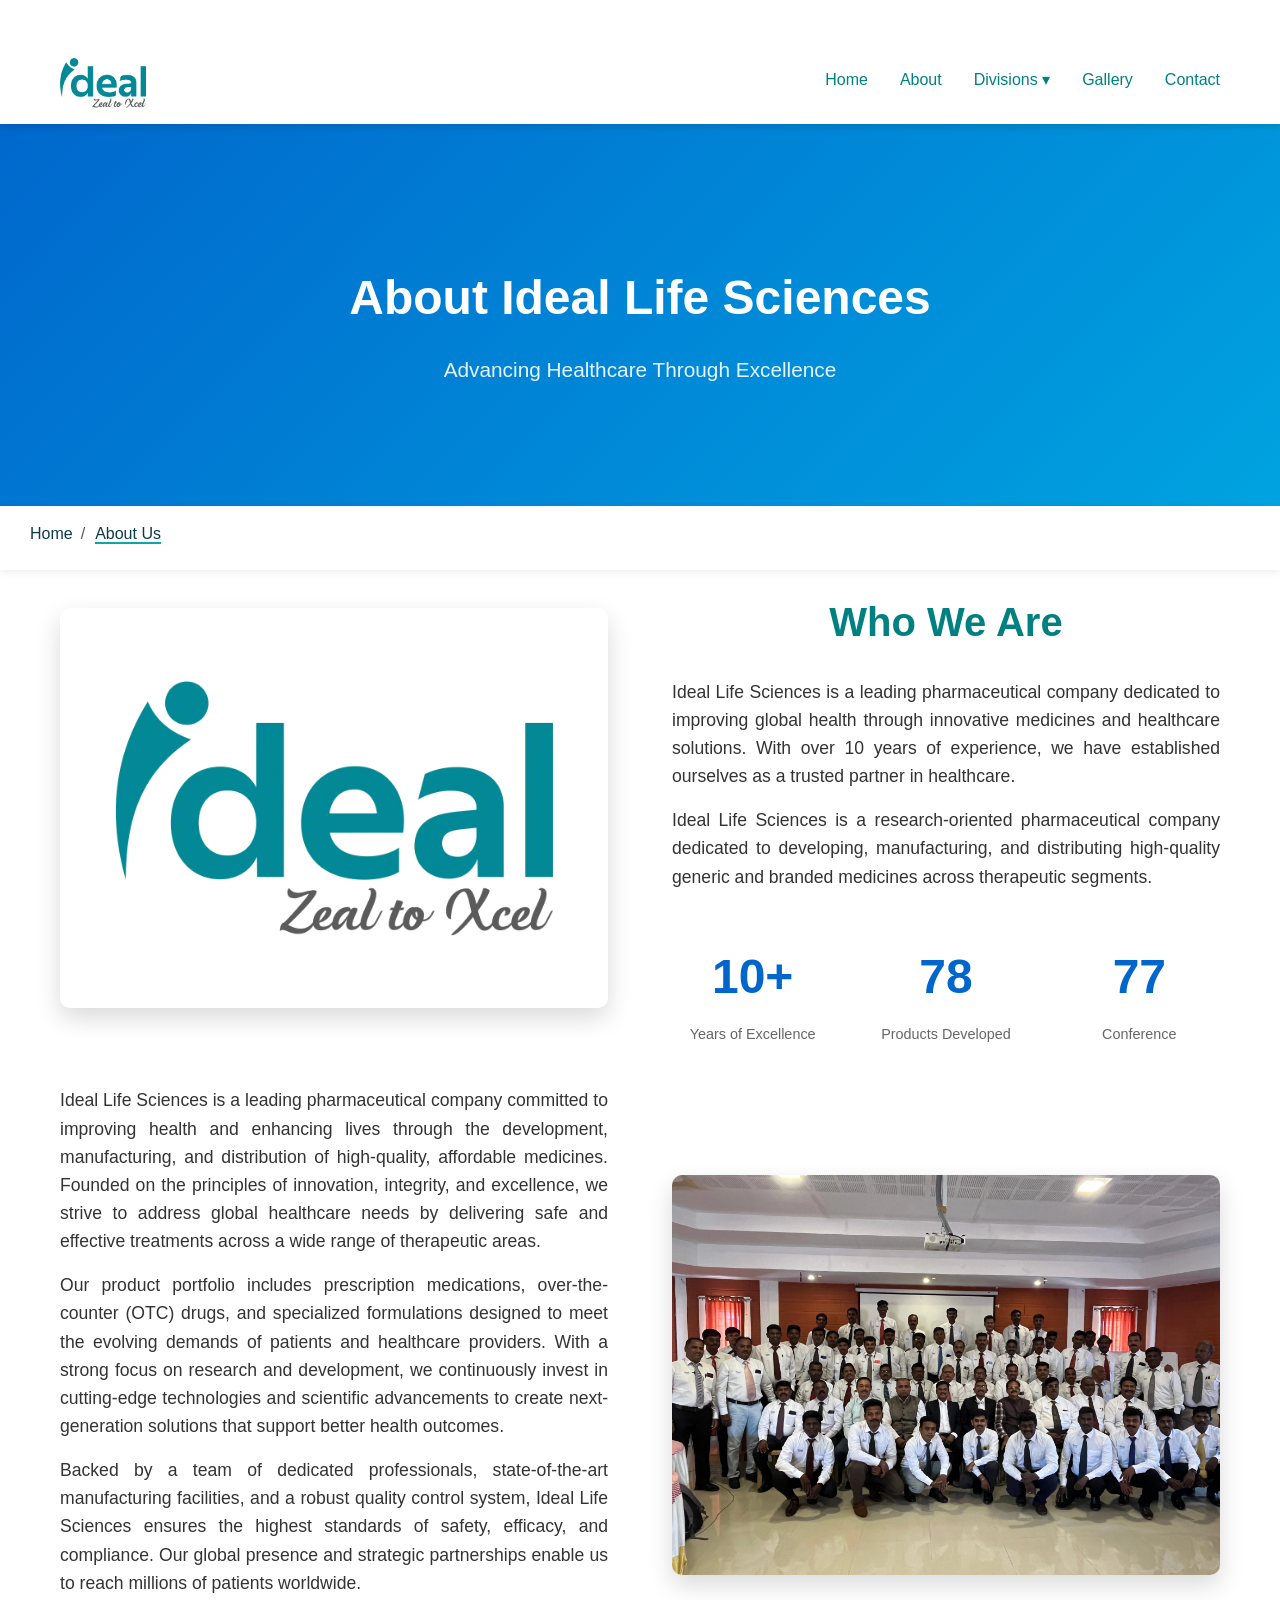
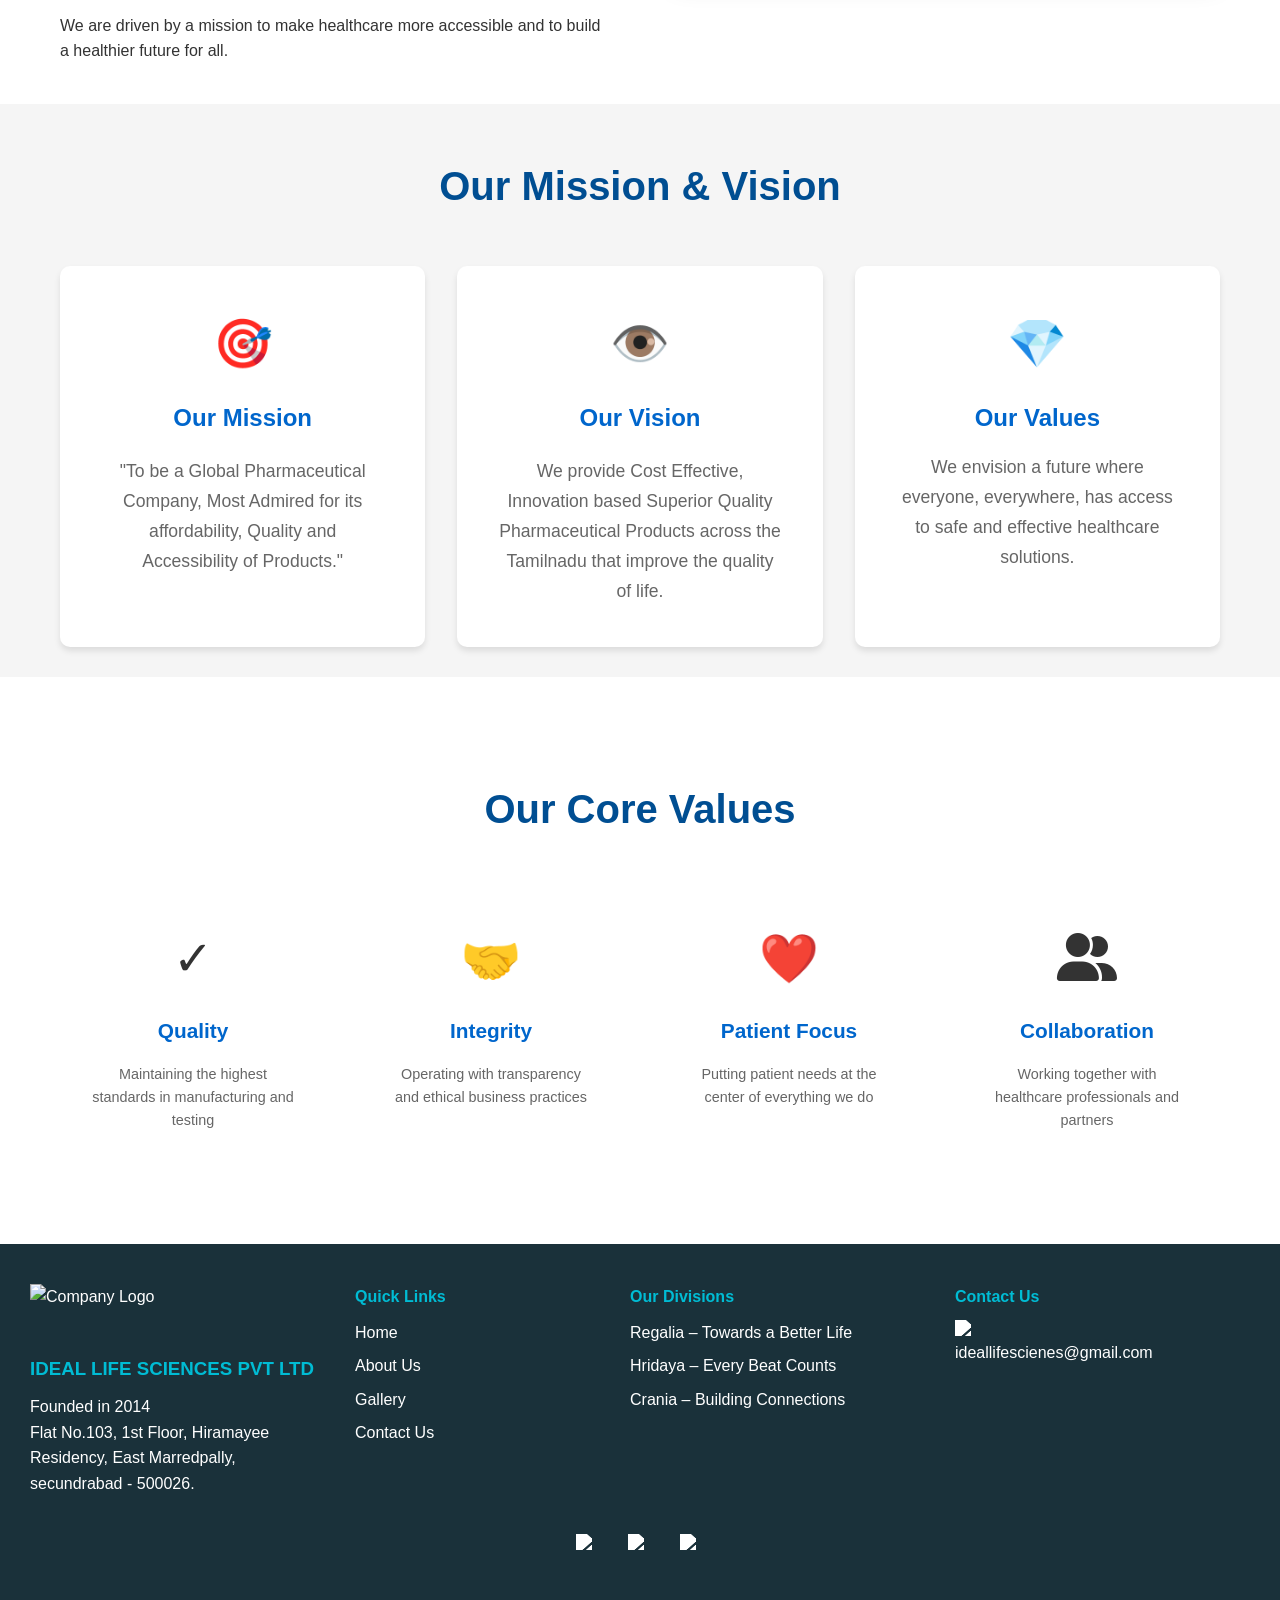
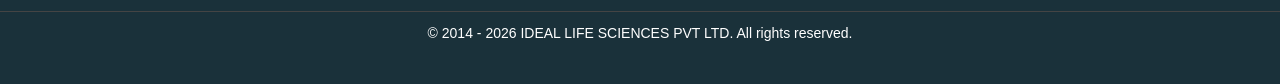
==== about.html @ 6469740e "first commit" ====
<!DOCTYPE html>
<html lang="en">
<head>
    <meta charset="UTF-8">
    <meta name="viewport" content="width=device-width, initial-scale=1.0">
    <title>ideallifesciences</title>
    
    <!-- Preconnect to external domains for faster loading -->
    <link rel="preconnect" href="https://cdnjs.cloudflare.com">
    <link rel="preconnect" href="https://fonts.googleapis.com">
    <link rel="preconnect" href="https://fonts.gstatic.com" crossorigin>
    <link rel="preconnect" href="https://code.jquery.com">
    
    <link rel="icon" href="./images/Ideal Logo 2024.webp" type="image/x-icon">
    
    <!-- Critical CSS - Load first -->
    <link rel="stylesheet" href="style.css">
    
    <!-- Font Awesome - Single version only -->
    <link rel="stylesheet" href="https://cdnjs.cloudflare.com/ajax/libs/font-awesome/6.5.1/css/all.min.css">
    
    <!-- Google Fonts -->
    <link href="https://fonts.googleapis.com/css2?family=Poppins:wght@600&display=swap" rel="stylesheet">

    <!-- Slick CSS for product slider only -->
    <link rel="stylesheet" href="https://cdnjs.cloudflare.com/ajax/libs/slick-carousel/1.9.0/slick.min.css" />  
    <link rel="stylesheet" href="https://cdnjs.cloudflare.com/ajax/libs/slick-carousel/1.9.0/slick-theme.min.css">

    <!-- AOS CSS - Lazy load -->
    <link rel="stylesheet" href="https://cdnjs.cloudflare.com/ajax/libs/aos/2.3.4/aos.css" />
 
</head>
<body class="about">
 <header class="header">
          <!-- Top Bar Start -->
        <div class="top-bar">
          <div class="top-left">
            <div class="top-item">
              <!-- <span>Follow us:</span> -->
              <a href="#"><i class="fab fa-facebook-f"></i></a>
              <a href="#"><i class="fab fa-instagram"></i></a>
              <a href="#"><i class="fab fa-linkedin-in"></i></a>
            </div>
            <div class="vertical-divider"></div>
            <div class="top-item">
              <a href="mailto:ideallifesciences@gmail.com">
                <i class="fas fa-envelope"></i> ideallifesciences@gmail.com
              </a>
            </div>
          </div>
          <div class="top-right">
            <div class="top-item">
              <i class="fas fa-map-marker-alt"></i> Secunderabad, India
            </div>
            <div class="vertical-divider"></div>
            <div class="top-item">
              <i class="fas fa-phone-alt"></i> +91 98765 43210
            </div>
          </div>
        </div>
        <!-- Top Bar End -->

        <nav class="navbar">
            <div class="container">
                <div class="logo"><a href="index.html"></a><img src="./images/Ideal Logo 2024 (1).webp" alt=""></div>
                <button class="nav-toggle" id="navToggle">
                    <span></span>
                    <span></span>
                    <span></span>
                </button>
                <ul class="nav-menu" id="navMenu">
                    <li><a href="index.html">Home</a></li>
                    <li><a href="about.html">About</a></li>
        
                <li class="dropdown-products">
                    <a href="#" class="dropdown-toggle" id="dropdown-toggle">Divisions ▾</a>
                    <ul class="dropdown-content" id="dropdown-content">
                        <li><a href="Regalia.html">Regalia</a></li>
                        <li><a href="Hridaya.html">Hridaya</a></li>
                        <li><a href="Crania.html">Crania</a></li>
                    </ul>
                </li>
                    <li><a href="Gallery.html">Gallery</a></li>
                    <li><a href="contact.html">Contact</a></li>
                </ul>
            </div>
        </nav>
    </header>

<!-- Hero Section -->
  <!-- Hero Section -->
    <section class="hero">
        <div class="container">
            <div class="hero-content">
                <h1 class="fade-in">About Ideal Life Sciences</h1>
                <p class="fade-in">Advancing Healthcare Through Excellence</p>
            </div>
        </div>
    </section>
 
    
 
    <div class="mainNav">
      <ul class="nav-links-about">
        <li><a href="index.html" data-nav="home">Home</a></li>
        <li><a href="about.html" data-nav="about">About Us</a></li>
      </ul>
    </div>
    
      <script>
  (function () {
    const page = document.body.classList.contains('about') ? 'about' : 'home';
    document.querySelectorAll('[data-nav]').forEach(a => {
      if (a.getAttribute('data-nav') === page) {
        a.classList.add('active');
      }
    });
  })();
</script>

  <!-- About Section -->
    <section class="about" id="about">
        <div class="container">
            <div class="about-grid">
                <div class="ideal-logo">
                    <div class="logo-placeholder"></div>
                </div>
                <div class="about-text">
                    <h2>Who We Are</h2>
                    <p class="ideal">Ideal Life Sciences is a leading pharmaceutical company dedicated to improving global health through innovative medicines and healthcare solutions. With over 10 years of experience, we have established ourselves as a trusted partner in healthcare.</p>
                    <p class="ideal">
                      Ideal Life Sciences is a research-oriented pharmaceutical company dedicated to developing, manufacturing, 
                      and distributing high-quality generic and branded medicines across therapeutic segments.
                    </p>
                    <!-- <p class="ideal">Our commitment to patient care drives us to create breakthrough treatments that address the most challenging health conditions of our time.</p> -->
                    <div class="stats">
                        <div class="stat-item">
                            <h3 class="counter" data-target="10">0</h3>
                            <p>Years of Excellence</p>
                        </div>
                        <div class="stat-item">
                            <h3 class="counter" data-target="150">0</h3>
                            <p>Products Developed</p>
                        </div>
                        <div class="stat-item">
                            <h3 class="counter" data-target="100">0</h3>
                            <p>Conference</p>
                        </div>
                    </div>
                </div>
            </div>
        </div>
    </section>


    <section  style="padding: 40px 20px;">
        <div class="container">
            <div class="about-grid">     
                <div class="about-text">
                    
                    <p class="ideal">
                        Ideal Life Sciences is a leading pharmaceutical company committed to improving health and enhancing lives 
                        through the development, manufacturing, and distribution of high-quality, affordable medicines. 
                        Founded on the principles of innovation, integrity, and excellence, we strive to address global 
                        healthcare needs by delivering safe and effective treatments across a wide range of therapeutic areas.
                    </p>
                    <p class="ideal">
                        Our product portfolio includes prescription medications, over-the-counter (OTC) drugs, and specialized 
                        formulations designed to meet the evolving demands of patients and healthcare providers. With a strong 
                        focus on research and development, we continuously invest in cutting-edge technologies and scientific 
                        advancements to create next-generation solutions that support better health outcomes.
                    </p>
                    <p class="ideal">
                        Backed by a team of dedicated professionals, state-of-the-art manufacturing facilities, and a robust 
                        quality control system, Ideal Life Sciences ensures the highest standards of safety, efficacy, and 
                        compliance. Our global presence and strategic partnerships enable us to reach millions of patients 
                        worldwide.
                    </p>
                    <p>
                        We are driven by a mission to make healthcare more accessible and to build a healthier future for all.
                    </p>
                    
                </div>
                <div class="about-image">
                    <div class="image-placeholder"></div>
                </div>
            </div>
        </div>
    </section>

  
     <!-- Mission & Vision Section -->
    <section class="mission" id="mission">
        <div class="container">
            <h2 class="section-title">Our Mission & Vision</h2>
            <div class="mission-grid">
                <div class="mission-card">
                    <div class="icon">🎯</div>
                    <h3>Our Mission</h3>
                    <!-- <p style="text-align: center; font-size: 1.1rem; line-height: 1.7; margin-top: 20px;">“To improve global health by making affordable, effective, and safe medications accessible to all.”</p> -->
                    <p style="font-size: 1.1rem; line-height: 1.7; margin-top: 20px;">
                      "To be a Global Pharmaceutical Company, Most Admired for its affordability, Quality and Accessibility of Products."
                    </p>
                </div>
                <div class="mission-card">
                    <div class="icon">👁️</div>
                    <h3>Our Vision</h3>
                        <p style="font-size: 1.1rem; line-height: 1.7; margin-top: 20px; text-align: center;">
                         We provide Cost Effective, Innovation based Superior Quality Pharmaceutical Products across the Tamilnadu that improve the quality of life.
                        </p>
                </div>
                <div class="mission-card">
                    <div class="icon">💎</div>
                      <h3>Our Values</h3>
                      <p style="font-size: 1.1rem; line-height: 1.7; text-align: center;">
                        We envision a future where everyone, everywhere, has access to safe and effective healthcare solutions.
                      </p>               
                </div>
            </div>
        </div>
    </section>


     <!-- Core Values Section -->
    <section class="values">
        <div class="container">
            <h2 class="section-title">Our Core Values</h2>
            <div class="values-grid">
                <!-- <div class="value-item">
                    <div class="value-icon">🔬</div>
                    <h4>Innovation</h4>
                    <p>Pioneering research and development to create breakthrough treatments</p>
                </div> -->
                <div class="value-item">
                    <div class="value-icon">✓</div>
                    <h4>Quality</h4>
                    <p>Maintaining the highest standards in manufacturing and testing</p>
                </div>
                <div class="value-item">
                    <div class="value-icon">🤝</div>
                    <h4>Integrity</h4>
                    <p>Operating with transparency and ethical business practices</p>
                </div>
                <div class="value-item">
                    <div class="value-icon">❤️</div>
                    <h4>Patient Focus</h4>
                    <p>Putting patient needs at the center of everything we do</p>
                </div>
                   <div class="value-item">
                     <div class="value-icon"><i class="fas fa-user-friends"></i></div>
                    <h4>Collaboration</h4>
                    <p>Working together with healthcare professionals and partners</p>
                </div>

            </div>
        </div>
    </section>


<footer>
  <div id="footer"></div>
</footer>
    <!-- fetch html doc -->
<script>
  function loadHTML(id, file) { 
    fetch(file)
    .then(res => res.text())
    .then(data => document.getElementById(id).innerHTML = data);
  }

  loadHTML("footer", "footer.html");
  
</script>

    <!-- jQuery - Load early for Slick -->
    <script src="https://code.jquery.com/jquery-3.6.0.min.js" defer></script>
    
<script src="script.js"></script>
</body>
</html>
---- style.css ----
/* Global Styles */
  * {
      margin: 0;
      padding: 0;
      box-sizing: border-box;
  }

  :root {
      --primary-color: #0066cc;
      --secondary-color: #00a3e0;
      --accent-color: #4CAF50;
      --dark-color: #1a1a2e;
      --light-color: #f5f5f5;
      --text-color: #333;
      --white: #ffffff;
      --shadow: 0 4px 6px rgba(0, 0, 0, 0.1);
      --shadow-lg: 0 10px 25px rgba(0, 0, 0, 0.15);
  }

  /* Performance Optimization: Images should have loading="lazy" attribute in HTML */
  img {
      max-width: 100%;
      height: auto;
      display: block;
  }
  
  /* Smooth scroll behavior */
  html {
      scroll-behavior: smooth;
  }

  body {
      font-family: 'Segoe UI', Tahoma, Geneva, Verdana, sans-serif;
      line-height: 1.6;
      color: var(--text-color);
      overflow-x: hidden;
  }

  /* Top bar */

  .top-bar {
    /* background-color: #008080; */
    background: linear-gradient(135deg, #009292);
    color: white;
    font-size: 14px;
    padding: 10px 30px;
    display: flex;
    justify-content: space-between;
    flex-wrap: wrap;
    
  }
  .top-left,
  .top-right {
    display: flex;
    align-items: center;
    flex-wrap: wrap;
    gap: 10px;
  }

  .top-item {
    display: flex;
    align-items: center;
    gap: 8px;
    white-space: nowrap;
  }

  .top-item a {
    color: white;
    text-decoration: none;
  }

  .top-item a:hover {
    color: #ffd700; /* optional hover */
  }

  .top-item i {
    margin-right: 4px;
  }

  .vertical-divider {
    height: 20px;
    width: 1px;
    background-color: white;
    margin: 0 10px;
  }

  /* Responsive */
  @media (max-width: 768px) {
    .top-bar {
      flex-direction: column;
      align-items: flex-start;
      gap: 10px;
    }

    .top-left,
    .top-right {
      flex-direction: row;
      flex-wrap: wrap;
    }
    /* .vertical-divider {
      display: none;
    } */
  }

  /* Header container */
  .container {
      max-width: 1200px;
      margin: 0 auto;
      padding: 0 20px;
  }

  /* Header & Navigation */
  .header {
      background: var(--white);
      box-shadow: var(--shadow);
      position: fixed;
      width: 100%;
      top: 0;
      z-index: 1000;
  }
  .navbar {
      padding: 1rem 0;
  }

  .navbar .container {
      display: flex;
      justify-content: space-between;
      align-items: center;
  }

  /* .logo {
      font-size: 1.8rem;
      font-weight: bold;
      color: var(--primary-color);
  } */
  /* Left: Logo */
  .logo {
    flex: 1;
  }

  .logo img {
    height: 50px;
  }

  .nav-menu {
      display: flex;
      list-style: none;
      gap: 2rem;
  }

  .nav-menu a {
      text-decoration: none;
      color:  teal;
      font-weight: 500;
      transition: color 0.3s ease;
  }

  .nav-menu a:hover {
      color: var(--primary-color);
  }

  .nav-toggle {
      display: none;
      flex-direction: column;
      background: none;
      border: none;
      cursor: pointer;
  }

  .nav-toggle span {
      width: 25px;
      height: 3px;
      background: var(--dark-color);
      margin: 3px 0;
      transition: 0.3s;
  }

  /* dropdown style */
  .dropdown-products {
      position: relative;
  }

  /* Dropdown menu (hidden by default) */
  .dropdown-content {

    display: none;
    flex-direction: column;
    position: absolute;
    top: 100%; /* below Products link */
    /* left: 0; */
    background: #fff;
    min-width: 120px;
    box-shadow: 0 4px 12px rgba(0,0,0,0.15);
    border-radius: 6px;
    padding: 10px;
    z-index: 999;
    text-align: center;
    /* list-style: none; */
  }

  /* Dropdown items */
  .dropdown-content a {
    
    display: block;
    padding: 8px;
    color: #0b3b49;
    text-decoration: none;
  }

  .dropdown-content li:hover {

    background: #d1dfdf;
    color: #0ea5a5;
  }


  /* Show menu on hover */
  .dropdown-products:hover .dropdown-content {
    display: block;
  }


  /* Desktop */
  @media (min-width: 769px) {
    .dropdown-products:hover .dropdown-content {
      display: block;
    }
  }

  /* Mobile */
  @media (max-width: 768px) {
    .dropdown-content {
      display: block;
      max-height: 0;
      overflow: hidden;
      transition: max-height 0.3s ease;
      position: relative;
      box-shadow: none;
      padding: 0;
    }

    .dropdown-content.active {
      max-height: 300px;
    }

    .dropdown-toggle {
      display: flex;
      justify-content: space-between;
    }
  }


  /* Responsive Design */
  @media (max-width: 1024px) {
      /* .mission-grid,
      .values-grid {
          grid-template-columns: repeat(2, 1fr);
      }

      .team-grid {
          grid-template-columns: repeat(2, 1fr);
      } */
  }

  @media (max-width: 768px) {
      .nav-toggle {
          display: flex;
      }

      .nav-menu {
          position: absolute;
          top: 100%;
          left: 0;
          width: 100%;
          background: var(--white);
          flex-direction: column;
          /* padding: 1rem; */
          padding: 0px 20px;
          box-shadow: var(--shadow);
          max-height: 0;
          overflow: hidden;
          transition: max-height 0.3s ease;
      }

      .nav-menu.active {
          max-height: 400px;
      }

    }


  /* ===================================
    NEW PHARMACEUTICAL CAROUSEL STYLES
    =================================== */

  .carousel-container {
      max-width: 100%;
      width: 100%;
      background: white;
      border-radius: 0;
      overflow: hidden;
      position: relative;
      margin-top: 70px; /* Offset for fixed header */
  }

  .carousel {
      position: relative;
      width: 100%;
      height: 600px;
      overflow: hidden;
  }

  .slides {
      display: flex;
      transition: transform 0.6s cubic-bezier(0.4, 0, 0.2, 1);
      height: 100%;
  }

  .slide {
      min-width: 100%;
      height: 100%;
      position: relative;
      display: flex;
      align-items: center;
      background-size: cover;
      background-position: center;
      background-repeat: no-repeat;
  }

  /* Slide backgrounds - customize with your images */
  /* .slide-1 {
      background: linear-gradient(135deg, rgba(0, 123, 255, 0.9) 0%, rgba(0, 86, 179, 0.9) 100%),
                  url('./images/carousel section/Regalia_Slide_hs.png');
      background-size: cover;
      background-position: center;
  } */
  .slide-1 {
      background: url('./images/carousel section/Regalia_Slide_hs.webp');
      background-size: cover;
      background-position: center;
  }
  .slide-1 .slide-content {
    color: #006064;
  }
  .slide-2 {
   background: linear-gradient(135deg, rgba(0, 158, 158, 0.9) 0%, rgba(0, 110, 110, 0.9) 100%),
    url('./images/carousel section/QC-lab.webp');
    background-size: cover;
    background-position: center;
  }
  /* background: linear-gradient(135deg, rgba(16, 185, 129, 0.9) 0%, rgba(5, 150, 105, 0.9) 100%), */

  .slide-3 {
      background:
                  url('./images/carousel section/slide3.webp');
                      background-size: cover;
      background-position: center;
      color:#1a1a2e;
  }
 /* linear-gradient(135deg, rgba(0, 178, 169, 0.9) 0%, rgba(0, 128, 128, 0.9) 100%), */
  .slide-4 {
      background:
                  url('./images/carousel section/hridaya\ final\ pb.webp');
                   background-size: cover;
      background-position: center;
  }
 /* linear-gradient(135deg, rgba(0, 188, 212, 0.9) 0%, rgba(0, 131, 143, 0.9) 100%), */
  .slide-content {
      max-width: 700px;
      padding: 60px;
      color: white;
      z-index: 2;
      animation: fadeInUp 0.8s ease-out;
  }
.slide-3 .slide-content {
  color: #2c3e50;
}
 

  @keyframes fadeInUp {
      from {
          opacity: 0;
          transform: translateY(30px);
      }
      to {
          opacity: 1;
          transform: translateY(0);
      }
  }

  .slide-badge {
      display: inline-block;
      background: rgba(255, 255, 255, 0.2);
      backdrop-filter: blur(10px);
      padding: 8px 20px;
      border-radius: 30px;
      font-size: 0.85em;
      font-weight: 600;
      text-transform: uppercase;
      letter-spacing: 1px;
      margin-bottom: 20px;
      border: 1px solid rgba(255, 255, 255, 0.3);
  }

  .slide h2 {
      font-size: 3em;
      font-weight: 700;
      margin-bottom: 20px;
      line-height: 1.2;
      text-shadow: 0 2px 10px rgba(0, 0, 0, 0.3);
  }

  .slide p {
      font-size: 1.2em;
      line-height: 1.8;
      margin-bottom: 30px;
      opacity: 0.95;
      text-shadow: 0 1px 5px rgba(0, 0, 0, 0.2);
  }

  .slide-btn {
      display: inline-block;
      padding: 15px 40px;
      background: white;
      color: #333;
      text-decoration: none;
      border-radius: 50px;
      font-weight: 600;
      font-size: 1em;
      transition: all 0.3s ease;
      box-shadow: 0 4px 15px rgba(0, 0, 0, 0.2);
  }

  .slide-btn:hover {
      transform: translateY(-2px);
      box-shadow: 0 6px 20px rgba(0, 0, 0, 0.3);
  }

  .carousel-controls {
      position: absolute;
      bottom: 40px;
      left: 50%;
      transform: translateX(-50%);
      display: flex;
      gap: 12px;
      z-index: 10;
  }

  .dot {
      width: 12px;
      height: 12px;
      border-radius: 50%;
      background: rgba(255, 255, 255, 0.4);
      cursor: pointer;
      transition: all 0.3s ease;
      border: 2px solid transparent;
  }

  .dot:hover {
      background: rgba(255, 255, 255, 0.6);
  }

  .dot.active {
      background: white;
      width: 40px;
      border-radius: 6px;
  }

  .arrow {
      position: absolute;
      top: 50%;
      transform: translateY(-50%);
      background: rgba(255, 255, 255, 0.2);
      backdrop-filter: blur(10px);
      color: white;
      border: 2px solid rgba(255, 255, 255, 0.3);
      width: 55px;
      height: 55px;
      border-radius: 50%;
      font-size: 24px;
      cursor: pointer;
      transition: all 0.3s ease;
      display: flex;
      justify-content: center;
      align-items: center;
      z-index: 10;
      font-weight: bold;
  }

  .arrow:hover {
      background: rgba(255, 255, 255, 0.3);
      transform: translateY(-50%) scale(1.1);
  }

  .arrow-left {
      left: 30px;
  }

  .arrow-right {
      right: 30px;
  }

  .progress-bar {
      position: absolute;
      bottom: 0;
      left: 0;
      height: 4px;
      background: rgba(255, 255, 255, 0.3);
      width: 100%;
      z-index: 11;
  }

  .progress-fill {
      height: 100%;
      background: white;
      width: 0%;
      transition: width 0.1s linear;
  }

  /* Carousel Mobile Responsiveness */
  @media (max-width: 768px) {
      .carousel-container {
          margin-top: 140px;
      }

      .carousel {
          height: 500px;
      }

      .slide-content {
          padding: 40px 30px;
      }

      .slide h2 {
          font-size: 2em;
      }

      .slide p {
          font-size: 1em;
      }
      .slide-1{

        background:
        /* linear-gradient(135deg, rgba(0, 158, 158, 0.9) 0%, rgba(0, 110, 110, 0.9) 100%), */
        url('./images/carousel section/Regalia_Slide_hs.webp');
        background-size: cover;
        background-position: center;
  }
    .slide-1 .slide-content {
    color: teal;
  }
      .arrow {
          width: 45px;
          height: 45px;
          font-size: 20px;
      }

      .arrow-left {
          left: 15px;
      }

      .arrow-right {
          right: 15px;
      }
  }

  /* END OF NEW CAROUSEL STYLES */


  /* Mobile header offset */
  @media (max-width: 768px) {
    section:first-of-type {
      margin-top: 0; /* Carousel already has margin-top */
    }
  }


  /* ============================
    Stats Section with Background Image + Overlay
  ============================ */
  .stats-section {
    position: relative;
    background: url("./images/hero img1.webp") center/cover no-repeat;;
    padding: 60px 20px;
    color: white;
    overflow: hidden;
  }

  /* Overlay layer */
  .stats-section::before {
    content: "";
    position: absolute;
    top: 0; left: 0;
    width: 100%; height: 100%;
    background: rgba(0, 0, 0, 0.4); /* adjustable darkness */
    z-index: 0;
  }

  /* Container */
  .stats-container {
    position: relative;
    z-index: 2; /* above overlay */
    display: flex;
    justify-content: center;
    flex-wrap: wrap;
    gap: 40px;
    max-width: 1000px;
    margin: auto;
  }

  /* Stat cards */
  .stat-card {
    background: rgba(255, 255, 255, 0.1);
    backdrop-filter: blur(5px);
    border-radius: 15px;
    padding: 30px 40px;
    text-align: center;
    box-shadow: 0 4px 15px rgba(0, 0, 0, 0.2);
    flex: 1 1 350px;
    transition: transform 0.3s ease;
  }

  .stat-card:hover {
    transform: translateY(-8px);
  }

  .stat-card i {
    font-size: 40px;
    margin-bottom: 10px;
    color: #ffd700;
  }

  .stat-card h2 {
    font-size: 48px;
    margin: 0;
  }

  .stat-card p {
    font-size: 18px;
    margin-top: 5px;
  }

  @media (max-width: 768px) {
    .stat-card h2 {
      font-size: 40px;
    }
  }


  /* Home page About us section */
    .aboutus{
      /* padding-bottom: 10px; */
      font-size: 2.5rem;
      margin-bottom: 20px;
      color: teal;
      text-align: center;
    }

    /* .container {
      max-width: 900px;
      margin: 0 auto;
      padding: 20px;
      /* background-color: #fff;////// */
      /* border-radius: 8px;
      box-shadow: 0 2px 8px rgba(0,0,0,0.1);

      margin-bottom: 16px;
      font-size: 1.1rem;
      text-align: justify;

    
        font-family: 'Segoe UI', Tahoma, Geneva, Verdana, sans-serif;
      line-height: 1.6;
      background-color: #f8f9fa;
      color: #333;
  } */ 

  .ideal{
        margin-bottom: 16px;
      font-size: 1.1rem;
      text-align: justify;
  }

  /* About us section */
    .aboutus{
      text-align: left;
    }



    /* our Products */

  #products {
        padding: 40px 20px;
        /* background-color: #fff; */
         background: rgba(0, 0, 0, 1.0); /* adjustable darkness */
      }

      .heading-with-icon {
        text-align: center;
        font-size: 32px;
        font-weight: bold;
        margin-bottom: 50px;
        position: relative;
          /* color: #007BFF; */
          color: white;
      }
.heading-with-icon-lps {
        text-align: center;
        font-size: 32px;
        font-weight: bold;
        margin-bottom: 50px;
        position: relative;
          color: #007BFF;
          /* color: white; */
      }
      .line-with-icon {
        display: flex;
        align-items: center;
        justify-content: center;
        margin-top: 15px;
      }

      .line {
        height: 2px;
        width: 60px;
        background-color: #007bff;
        margin: 0 10px;
        animation: growLine 1.2s ease-in-out forwards;
      }

      .icon {
        font-size: 20px;
        color: #007bff;
        animation: pulseIcon 1.5s infinite;
      }

      @keyframes pulseIcon {
        0%, 100% {
          transform: scale(1);
          opacity: 1;
        }
        50% {
          transform: scale(1.3);
          opacity: 0.6;
        }
      }

      @keyframes growLine {
        from {
          width: 0;
          opacity: 0;
        }
        to {
          width: 100px;
          opacity: 1;
        }
      }

      .division-container {
        display: flex;
        flex-wrap: wrap;
        gap: 30px;
        justify-content: center;
        max-width: 1200px;
        margin: auto;
      }

      .division-card {
        background: #f9f9f9;
        padding: 20px;
        border-radius: 15px;
        width: 320px;
        text-align: center;
        box-shadow: 0 8px 24px rgba(0, 0, 0, 0.05);
        transition: transform 0.3s, box-shadow 0.3s;
      }

      .division-card:hover {
        transform: translateY(-8px);
        box-shadow: 0 12px 30px rgba(0, 0, 0, 0.1);
      }

      .division-card img {
        width: 100%;
        height: 180px;
        object-fit: cover;
        border-radius: 10px;
        margin-bottom: 15px;
      }

      .division-card h3 {
        margin: 15px 0;
        font-size: 20px;
      }

      .division-card p {
        font-size: 14px;
        color: #333;
        margin-bottom: 15px;
      }

      .division-card a {
        display: inline-block;
        margin-top: 5px;
        text-decoration: none;
        font-weight: 600;
        color: white;
        /* background-color: #007bff; */
        padding: 8px 16px;
        border-radius: 25px;
        transition: background-color 0.3s;
      }

      .Regaliabtn { background-color: #007bff; }
      .hridayabtn { background-color: #dd2c26; }
      .craniabtn  { background-color: #1D8523; }

      .Regaliabtn:hover {
        background-color: #0056b3;
      }

      .hridayabtn:hover {
        background-color: #bb1e1a;
      }

      .craniabtn:hover {
        background-color: #15691b;
      }


      /* Our latest products scroll */

  .latestproducts {
  padding: 60px 8%;
  background: linear-gradient(135deg, #f8f9fa 0%, #e9ecef 100%);
}
.latestSwiper img {
  width: 100%;
  height: auto;
  border-radius: 12px;
  display: block;
}
.jcc {
  padding-top: 10px;
  text-align: center;
  font-size: medium;
  color: #666;
  font-weight: 500;
}

h2 {
  text-align: center;
  margin: 20px 0px 30px;
}

.slider-container {
  position: relative;
  margin: 0 auto;
  background: white;
  box-shadow: 0 5px 20px rgba(0, 0, 0, 0.08);
  padding: 25px 60px; /* Default desktop padding */
}

.product-slider {
  padding: 10px 0;
}

.product-slider .slick-slide {
  margin: 0 15px;
  padding: 5px;
}

.product-slider .slick-list {
  margin: 0 -15px;
  overflow: visible;
}

.product-slider img {
  width: 100%;
  max-width: 350px;
  height: 140px;
  object-fit: contain;
  margin: 0 auto;
  border-radius: 12px;
  transition: all 0.4s cubic-bezier(0.4, 0, 0.2, 1);
  cursor: pointer;
}

/* Hover effect - desktop */
.product-slider img:hover {
  transform: scale(1.08) translateY(-8px);
  z-index: 10;
}

/* Touch effect - mobile */
.product-slider img:active {
  transform: scale(1.05);
}

/* Slick Arrow Buttons */
.slick-prev, 
.slick-next {
  background: white !important;
  border-radius: 50%;
  width: 45px !important;
  height: 45px !important;
  z-index: 5;
  box-shadow: 0 4px 12px rgba(0, 0, 0, 0.15);
  transition: all 0.3s ease;
}

.slick-prev:hover,
.slick-next:hover {
  background: #007bff !important;
  transform: scale(1.1);
}

.slick-prev:before, 
.slick-next:before {
  color: #333 !important;
  font-size: 20px;
  font-weight: bold;
}

.slick-prev:hover:before,
.slick-next:hover:before {
  color: white !important;
}

.slick-prev {
  left: 5px !important;
}

.slick-next {
  right: 5px !important;
}

/* ===== IMPROVED MOBILE RESPONSIVE ===== */

/* Tablets */
@media (max-width: 1024px) {
  .slider-container {
    padding: 25px 50px;
  }
  
  .product-slider img {
    max-width: 280px;
    height: 160px;
  }
}

/* Mobile landscape and small tablets */
@media (max-width: 768px) {
  .latestproducts {
    padding: 30px 10px;
  }
  
  h2 {
    font-size: 1.5rem;
    margin: 15px 0 20px;
  }
  
  .slider-container {
    padding: 20px 10px; /* Much less horizontal padding */
    margin: 0 10px;
    border-radius: 10px;
  }
  
  .product-slider .slick-slide {
    margin: 0 8px;
  }
  
  .product-slider .slick-list {
    margin: 0 -8px;
  }
  
  .product-slider img {
    max-width: 100%; /* Use full available width */
    height: 180px;
  }
  
  /* Arrows positioned outside container */
  .slick-prev,
  .slick-next {
    width: 40px !important;
    height: 40px !important;
  }
  
  .slick-prev {
    left: -5px !important;
  }
  
  .slick-next {
    right: -5px !important;
  }
}

/* Small mobile phones */
@media (max-width: 480px) {
  .latestproducts {
    padding: 20px 5px;
  }
  
  h2 {
    font-size: 1.3rem;
    margin: 10px 0 15px;
  }
  
  .slider-container {
    padding: 15px 5px; /* Minimal padding for more space */
    margin: 0 5px;
    box-shadow: 0 3px 10px rgba(0, 0, 0, 0.06);
  }
  
  .product-slider .slick-slide {
    margin: 0 5px; /* Less margin between slides */
  }
  
  .product-slider .slick-list {
    margin: 0 -5px;
  }
  
  .product-slider img {
    max-width: 100%;
    height: 160px; /* Smaller height for mobile */
    border-radius: 8px;
  }
  
  /* Smaller arrows for mobile */
  .slick-prev,
  .slick-next {
    width: 35px !important;
    height: 35px !important;
  }
  
  .slick-prev:before,
  .slick-next:before {
    font-size: 16px;
  }
  
  /* Position arrows outside */
  .slick-prev {
    left: -8px !important;
  }
  
  .slick-next {
    right: -8px !important;
  }
  
  /* Disable hover effects on mobile */
  .product-slider img:hover {
    transform: none;
  }
}

/* Extra small phones */
@media (max-width: 360px) {
  .slider-container {
    padding: 10px 3px;
  }
  
  .product-slider img {
    height: 140px;
  }
  
  .slick-prev,
  .slick-next {
    width: 30px !important;
    height: 30px !important;
  }
  
  .slick-prev:before,
  .slick-next:before {
    font-size: 14px;
  }
}

  /*  News and updates section */

  .news-section {
        position: relative;
        padding: 40px 20px;
        text-align: center;
        background: url('./images/N&U.png') center/cover no-repeat;
        color: white; /* text color for contrast */
        height: 550px;
      }

      /* Overlay */
      .news-section::after {
        content: "";
        position: absolute;
        inset: 0;
        background: rgba(0, 0, 0, 0.877);/* 50% overlay */
        z-index: 0;
      }

      .news-section h2,
      .news-cards {
        position: relative;
        z-index: 1; /* Keep content above overlay */
      }

      .news-section h2 {
        font-size: 2rem;
        margin-bottom: 40px;
      }

      .news-cards {
        display: flex;
        gap: 20px;
        flex-wrap: wrap;
        justify-content: center;
      }

      .news-card {
        background: white;
        color: black;
        border-radius: 10px;
        box-shadow: 0 4px 15px rgba(0, 0, 0, 0.1);
        overflow: hidden;
        max-width: 300px;
        transition: transform 0.3s ease;
      }

      .news-card:hover {
        transform: translateY(-5px);
      }

      .news-card img {
        width: 100%;
        /* height: 200px; */
        object-fit: cover;
      }

      .news-card h3 {
        font-size: 1.2rem;
        margin: 15px;
        color: #00a896;
      }

      .news-card p {
        font-size: 0.95rem;
        color: #555;
        margin: 0 15px 15px;
        line-height: 1.5;
      }
  @media (max-width: 768px) {
    .news-section {
      padding: 40px 15px;
      height: auto; /* Allow section to grow with content */
      text-align: center;
    }

    .news-section h2 {
      font-size: 1.5rem;
      margin-bottom: 30px;
    }

    .news-cards {
      flex-direction: column;
      gap: 20px;
      align-items: center;
    }

    .news-card {
      max-width: 90%;
    }

    .news-card h3 {
      font-size: 1.1rem;
    }

    .news-card p {
      font-size: 0.9rem;
    }
  }

  @media (max-width: 480px) {
    .news-section h2 {
      font-size: 1.3rem;
    }

    .news-card h3 {
      font-size: 1rem;
    }

    .news-card p {
      font-size: 0.85rem;
    }
  }
    

  #products,#about {
    
    scroll-margin-top: 90px; /* Adjust based on navbar height */
    /* border-bottom: #008080 solid 1px;  */ 
  }


  /* whatsapp-float */

  .whatsapp-float {
    position: fixed;
    bottom: 20px;
    right: 20px;
    z-index: 999;
    width: 50px;
    height: 50px;
    border-radius: 50%;
    box-shadow: 0 4px 12px rgba(0, 0, 0, 0.3);
  }
  .whatsapp-float img {
    width: 100%;
    height: auto;
  }

  #backToTop {
    position: fixed;
    bottom: 80px;
    right: 20px;
    z-index: 998;
    background-color: #007bff;
    color: white;
    border: none;
    padding: 10px 14px;
    font-size: 20px;
    border-radius: 50%;
    display: none;
    cursor: pointer;
    box-shadow: 0 4px 8px rgba(0,0,0,0.2);
  }


  /* about page */
  /* Hero Section */
  .hero {
      background: linear-gradient(135deg, var(--primary-color), var(--secondary-color));
      color: var(--white);
      padding: 190px 0 120px;
      text-align: center;
      margin-top: 70px;
  }

  .hero-content h1 {
      font-size: 3rem;
      margin-bottom: 1rem;
      animation: fadeIn 1s ease-in;
  }

  .hero-content p {
      font-size: 1.3rem;
      opacity: 0.9;
      animation: fadeIn 1.5s ease-in;
  }

  /* Animations */
  @keyframes fadeIn {
      from {
          opacity: 0;
          transform: translateY(20px);
      }
      to {
          opacity: 1;
          transform: translateY(0);
      }
  }

  .fade-in {
      animation: fadeIn 1s ease-in;
  }

  /* Style the nav container */
  .mainNav {
    width: 100%;
    background: #ffffffcc; /* semi-white background */
    z-index: 1000;
    box-shadow: 0 2px 8px rgba(0,0,0,0.08);
    backdrop-filter: blur(6px);
  }

  /* Remove default UL styles */
  .nav-links-about {
    list-style: none;
    display: flex;
    justify-content: flex-start;
    align-items: center;
    padding: 15px 30px;
    gap: 10px;
  }

  /* Style each link */
  .nav-links-about a {
    text-decoration: none;
    color: #0b3b49;
    font-weight: 500;
    transition: color 0.3s ease;
  }

  .nav-links-about a:hover {
    color: #0ea5a5; /* teal hover */
  }

  /* Highlight current page */
  .nav-links-about a.active {
    border-bottom: 2px solid #0ea5a5;
  }
  /* add slash automatically between items */
  .nav-links-about li:not(:last-child)::after {
    content: "/";
    margin-left: .5rem;
    color: #555;
  }
  @media (max-width: 768px) {
      
    .hero{
      padding: 140px 0 100px;
    }
      /* .hero-content h1 {
          font-size: 2rem;
      }

      .hero-content p {
          font-size: 1rem;
      }

      .about-grid {
          grid-template-columns: 1fr;
      } */

  }

  @media (max-width: 480px) {

      .hero{
      padding: 140px 0 100px;
    }
      /* .hero-content h1 {
          font-size: 1.5rem;
      }

      .about-text h2,
      .section-title {
          font-size: 1.8rem;
      }

      .stat-item h3 {
          font-size: 2rem;
      } */
  }
  /* End of about page hero section */

  /* About Section */

  /* .about {
      padding: 80px 0;
      background: var(--white);
  } */

  .about-grid {
      display: grid;
      grid-template-columns: 1fr 1fr;
      gap: 4rem;
      align-items: center;
  }

  .about-image .image-placeholder {
      width: 100%;
      height: 400px;
      /* background: linear-gradient(135deg, #667eea 0%, #764ba2 100%); */
      background: url('./images/Ideal\ groups.webp') center/cover no-repeat;
      border-radius: 10px;
      box-shadow: var(--shadow-lg);
  }

.ideal-logo .logo-placeholder {
  width: 100%;
  height: 400px;
  background: url('./images/Ideal Logo 2024 (1).webp') center/contain no-repeat;
  background-size: 80%; /* Reduces logo size from sides */
  border-radius: 10px;
  box-shadow: var(--shadow-lg);
}

  .about-text h2 {
      font-size: 2.5rem;
      color: teal;
      margin-bottom: 1.5rem;
  }

  /* .about-text p {
      margin-bottom: 1rem;
      line-height: 1.8;
      color: #666;
  } */

  .stats {
      display: grid;
      grid-template-columns: repeat(3, 1fr);
      gap: 2rem;
      margin-top: 3rem;
  }

  .stat-item {
      text-align: center;
  }

  .stat-item h3 {
      font-size: 3rem;
      color: var(--primary-color);
      margin-bottom: 0.5rem;
  }

  .stat-item p {
      font-size: 0.9rem;
      color: #666;
  }

  @media (max-width: 768px) {

    .about-grid {
            grid-template-columns: 1fr;
        }
    
        .stats {
            grid-template-columns: 1fr;
        }
  }

  /* Mission Section */
  .mission {
      padding: 30px 0;
      background: var(--light-color);
  }

  .section-title {
      font-size: 2.5rem;
      text-align: center;
      margin-bottom: 3rem;
      color: #004e92;
  }

  .mission-grid {
      display: grid;
      grid-template-columns: repeat(3, 1fr);
      gap: 2rem;
  }

  .mission-card {
      background: var(--white);
      padding: 2.5rem;
      border-radius: 10px;
      box-shadow: var(--shadow);
      text-align: center;
      transition: transform 0.3s ease, box-shadow 0.3s ease;
  }

  .mission-card:hover {
      transform: translateY(-10px);
      box-shadow: var(--shadow-lg);
  }

  .mission-card .icon {
      font-size: 3rem;
      margin-bottom: 1rem;
  }

  .mission-card h3 {
      font-size: 1.5rem;
      margin-bottom: 1rem;
      color: var(--primary-color);
  }

  .mission-card p {
      color: #666;
      line-height: 1.8;
  }

  /* Responsive Design */
  @media (max-width: 1024px) {
      .mission-grid,
      .values-grid {
          grid-template-columns: repeat(2, 1fr);
      }

      .team-grid {
          grid-template-columns: repeat(2, 1fr);
      }
  }
  @media (max-width: 768px) {
      .mission-grid {
          grid-template-columns: 1fr;
      }
  }
  @media (max-width: 480px) {

      .about-text h2,
      .section-title {
          font-size: 1.8rem;
      }

      .stat-item h3 {
          font-size: 2rem;
      }
  }

  /* Values Section */
  .values {
      padding: 80px 0;
      background: var(--white);
  }

  .values-grid {
      display: grid;
      grid-template-columns: repeat(4, 1fr);
      gap: 2rem;
  }

  .value-item {
      text-align: center;
      padding: 2rem;
  }

  .value-icon {
      font-size: 3rem;
      margin-bottom: 1rem;
  }

  .value-item h4 {
      font-size: 1.3rem;
      margin-bottom: 1rem;
      color: var(--primary-color);
  }

  .value-item p {
      color: #666;
      font-size: 0.9rem;
  }
  /* Responsive Design */
  @media (max-width: 1024px) {

      .values-grid {
          grid-template-columns: repeat(2, 1fr);
      }

  }
  @media (max-width: 768px) {
        
      .values-grid {
          grid-template-columns: 1fr;
      }

  }
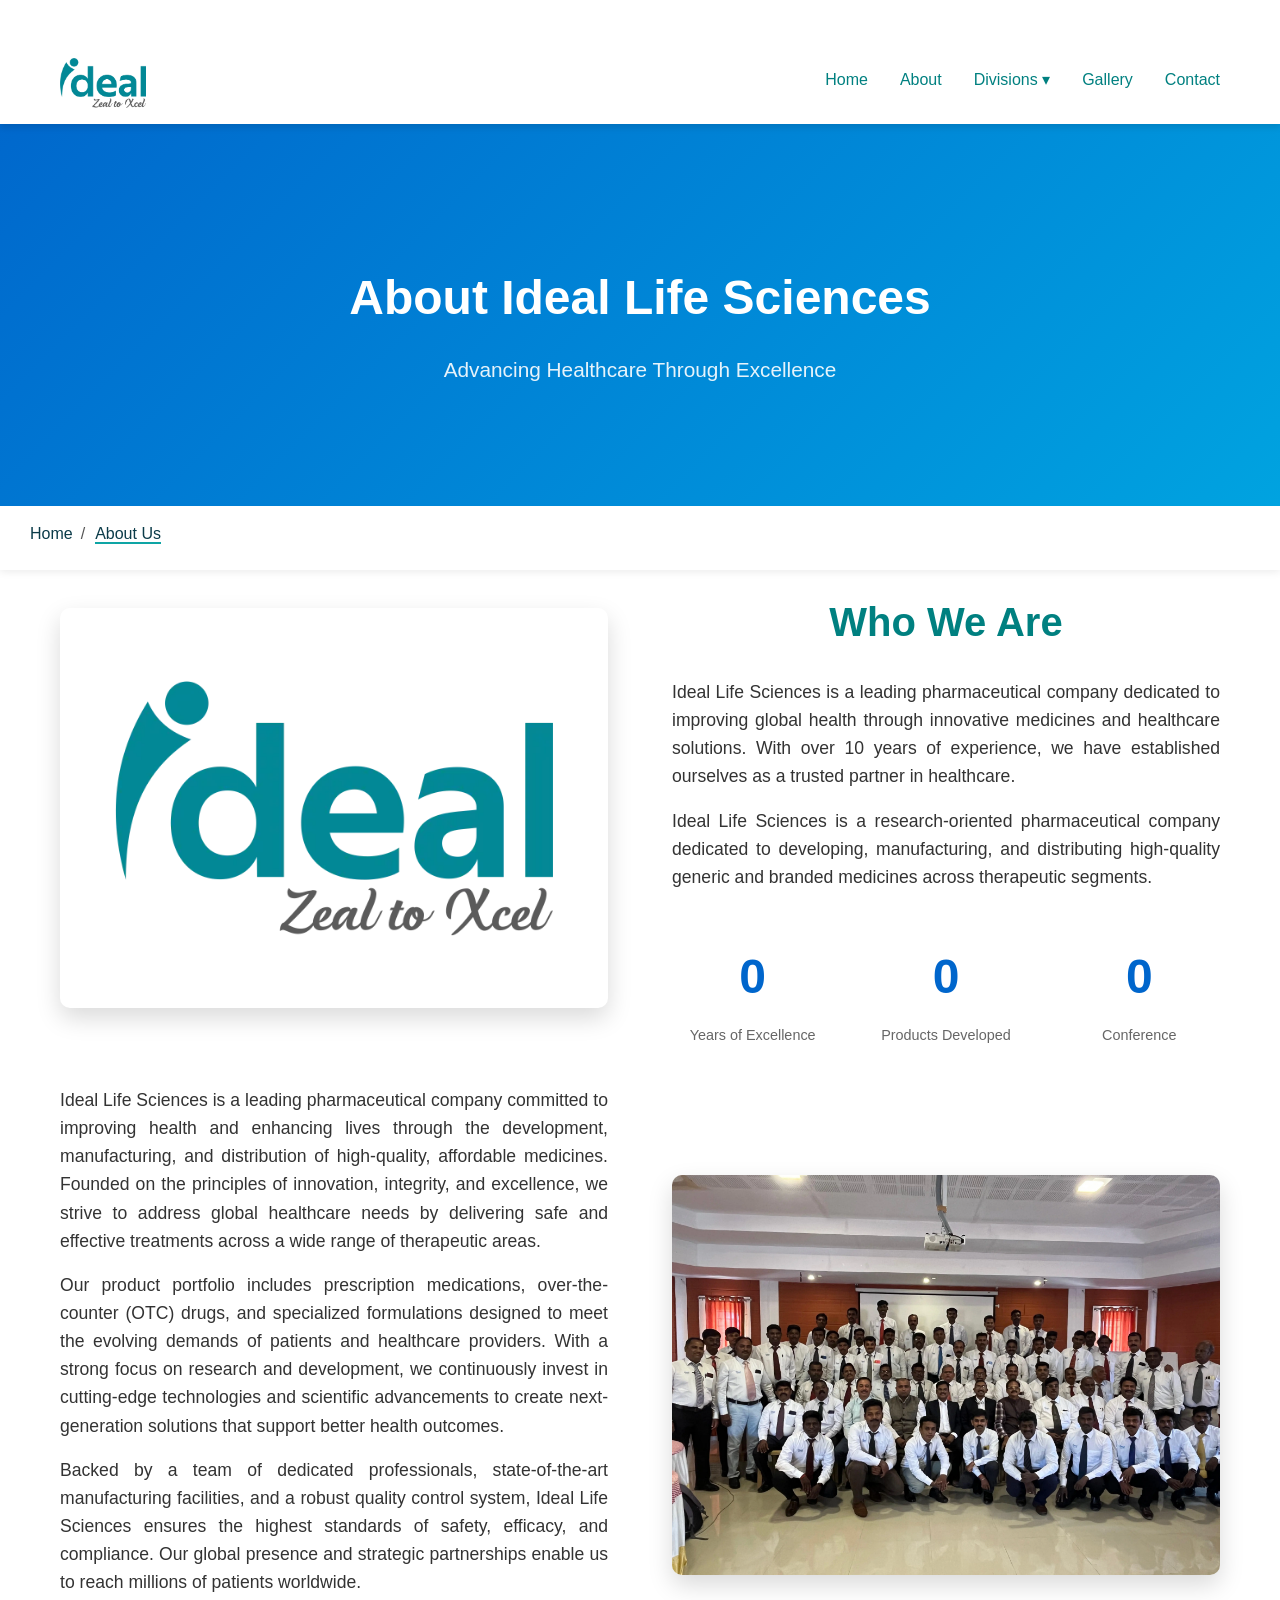
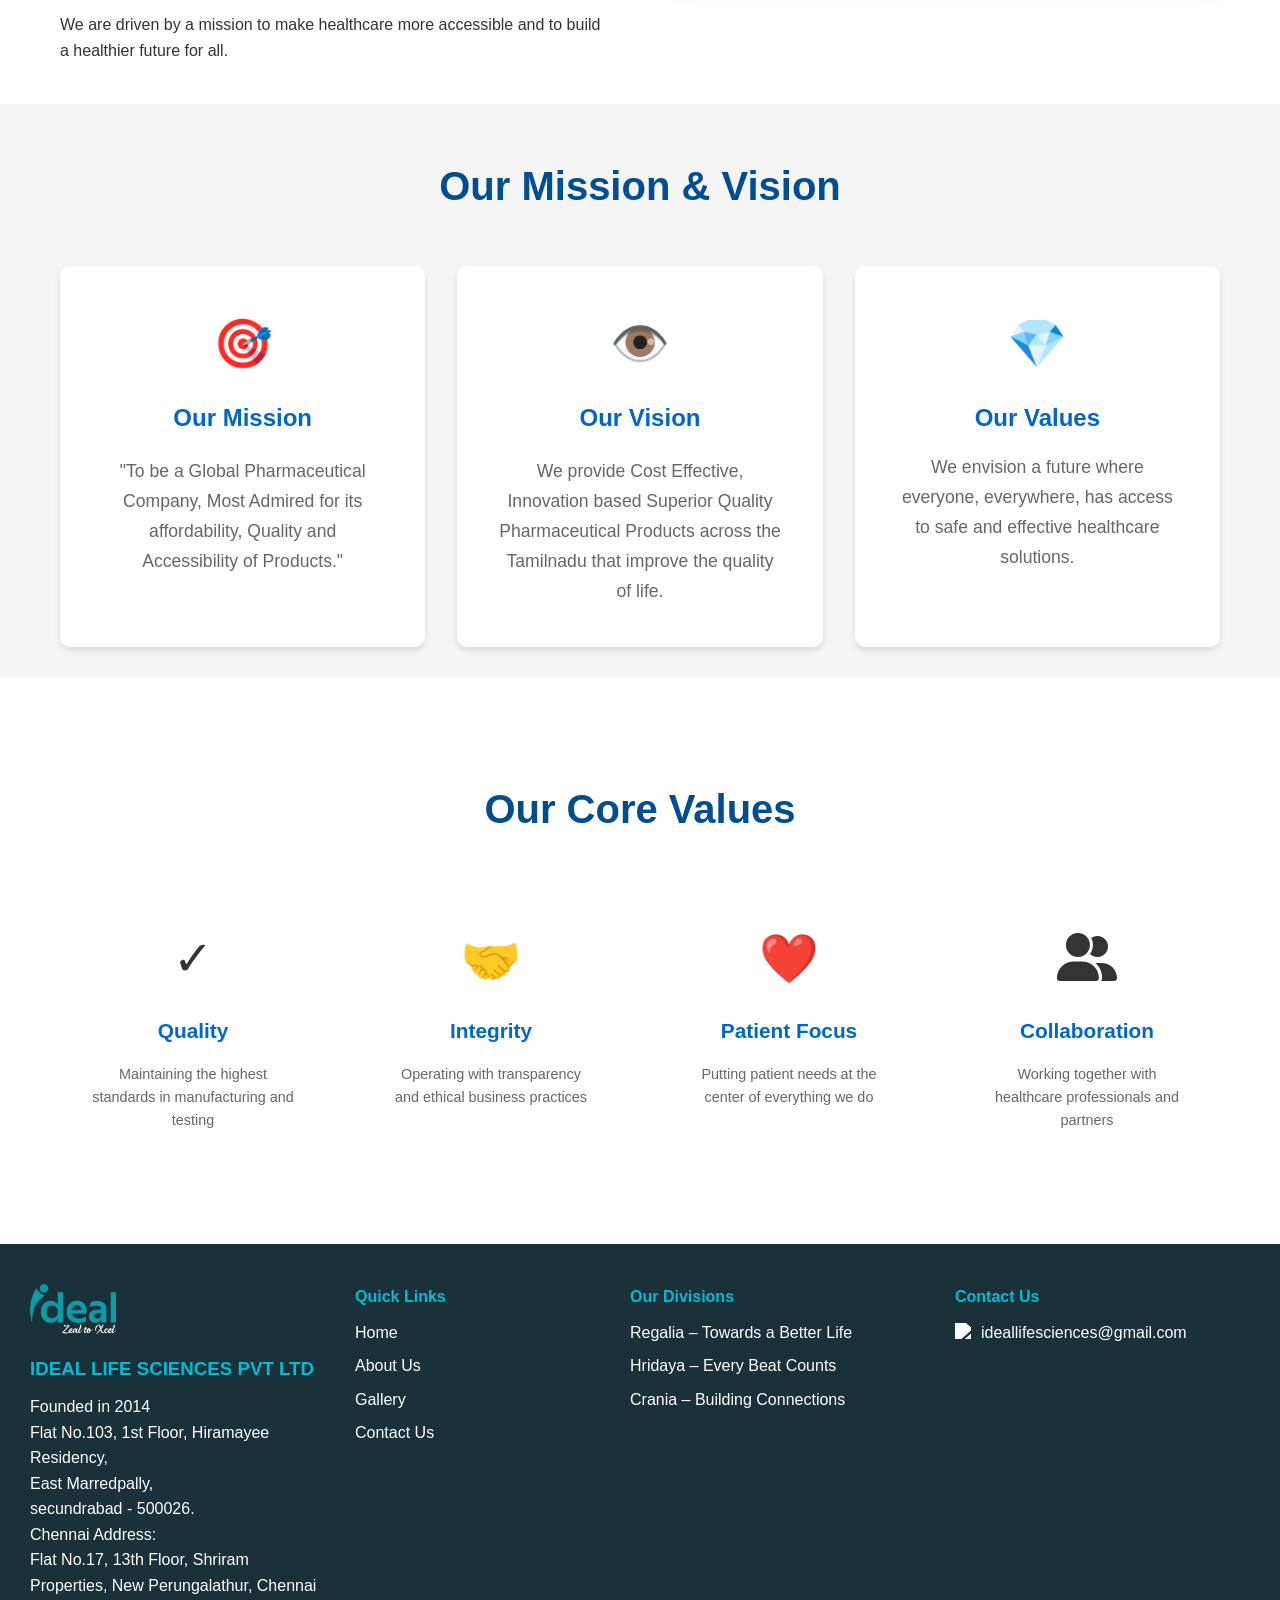
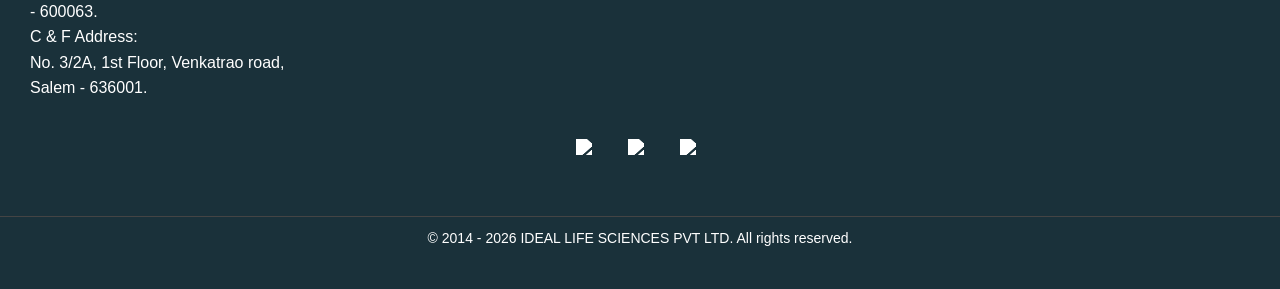
==== commit a2afe58a: "Fixed header overlap issue in regalia page" ====
--- a/about.html
+++ b/about.html
@@ -75,9 +75,9 @@
                 <li class="dropdown-products">
                     <a href="#" class="dropdown-toggle" id="dropdown-toggle">Divisions ▾</a>
                     <ul class="dropdown-content" id="dropdown-content">
-                        <li><a href="Regalia.html">Regalia</a></li>
-                        <li><a href="Hridaya.html">Hridaya</a></li>
-                        <li><a href="Crania.html">Crania</a></li>
+                        <li><a href="regalia.html">Regalia</a></li>
+                        <li><a href="hridaya.html">Hridaya</a></li>
+                        <li><a href="crania.html">Crania</a></li>
                     </ul>
                 </li>
                     <li><a href="Gallery.html">Gallery</a></li>
@@ -275,6 +275,6 @@
     <!-- jQuery - Load early for Slick -->
     <script src="https://code.jquery.com/jquery-3.6.0.min.js" defer></script>
     
-<script src="script.js"></script>
+<script src="script.js" defer></script>
 </body>
 </html>
--- a/style.css
+++ b/style.css
@@ -34,6 +34,11 @@
       line-height: 1.6;
       color: var(--text-color);
       overflow-x: hidden;
+  }
+  
+  section {
+  will-change: transform;
+  transform: translateZ(0);
   }
 
   /* Top bar */
@@ -391,7 +396,7 @@
   .slide-badge {
       display: inline-block;
       background: rgba(255, 255, 255, 0.2);
-      backdrop-filter: blur(10px);
+      /* backdrop-filter: blur(10px); */
       padding: 8px 20px;
       border-radius: 30px;
       font-size: 0.85em;
@@ -428,7 +433,7 @@
       font-weight: 600;
       font-size: 1em;
       transition: all 0.3s ease;
-      box-shadow: 0 4px 15px rgba(0, 0, 0, 0.2);
+      box-shadow: 0 4px 15px rgba(0, 0, 0, 0.1);
   }
 
   .slide-btn:hover {
@@ -471,7 +476,7 @@
       top: 50%;
       transform: translateY(-50%);
       background: rgba(255, 255, 255, 0.2);
-      backdrop-filter: blur(10px);
+      /* backdrop-filter: blur(10px); */
       color: white;
       border: 2px solid rgba(255, 255, 255, 0.3);
       width: 55px;
@@ -1082,7 +1087,7 @@
         position: relative;
         padding: 40px 20px;
         text-align: center;
-        background: url('./images/N&U.png') center/cover no-repeat;
+        background: url('./images/N&U.webp') center/cover no-repeat;
         color: white; /* text color for contrast */
         height: 550px;
       }
@@ -1274,10 +1279,11 @@
   /* Style the nav container */
   .mainNav {
     width: 100%;
-    background: #ffffffcc; /* semi-white background */
+    /* background: #ffffffcc; semi-white background */
+    background: rgba(255,255,255,0.95);
     z-index: 1000;
     box-shadow: 0 2px 8px rgba(0,0,0,0.08);
-    backdrop-filter: blur(6px);
+    /* backdrop-filter: blur(6px); */
   }
 
   /* Remove default UL styles */
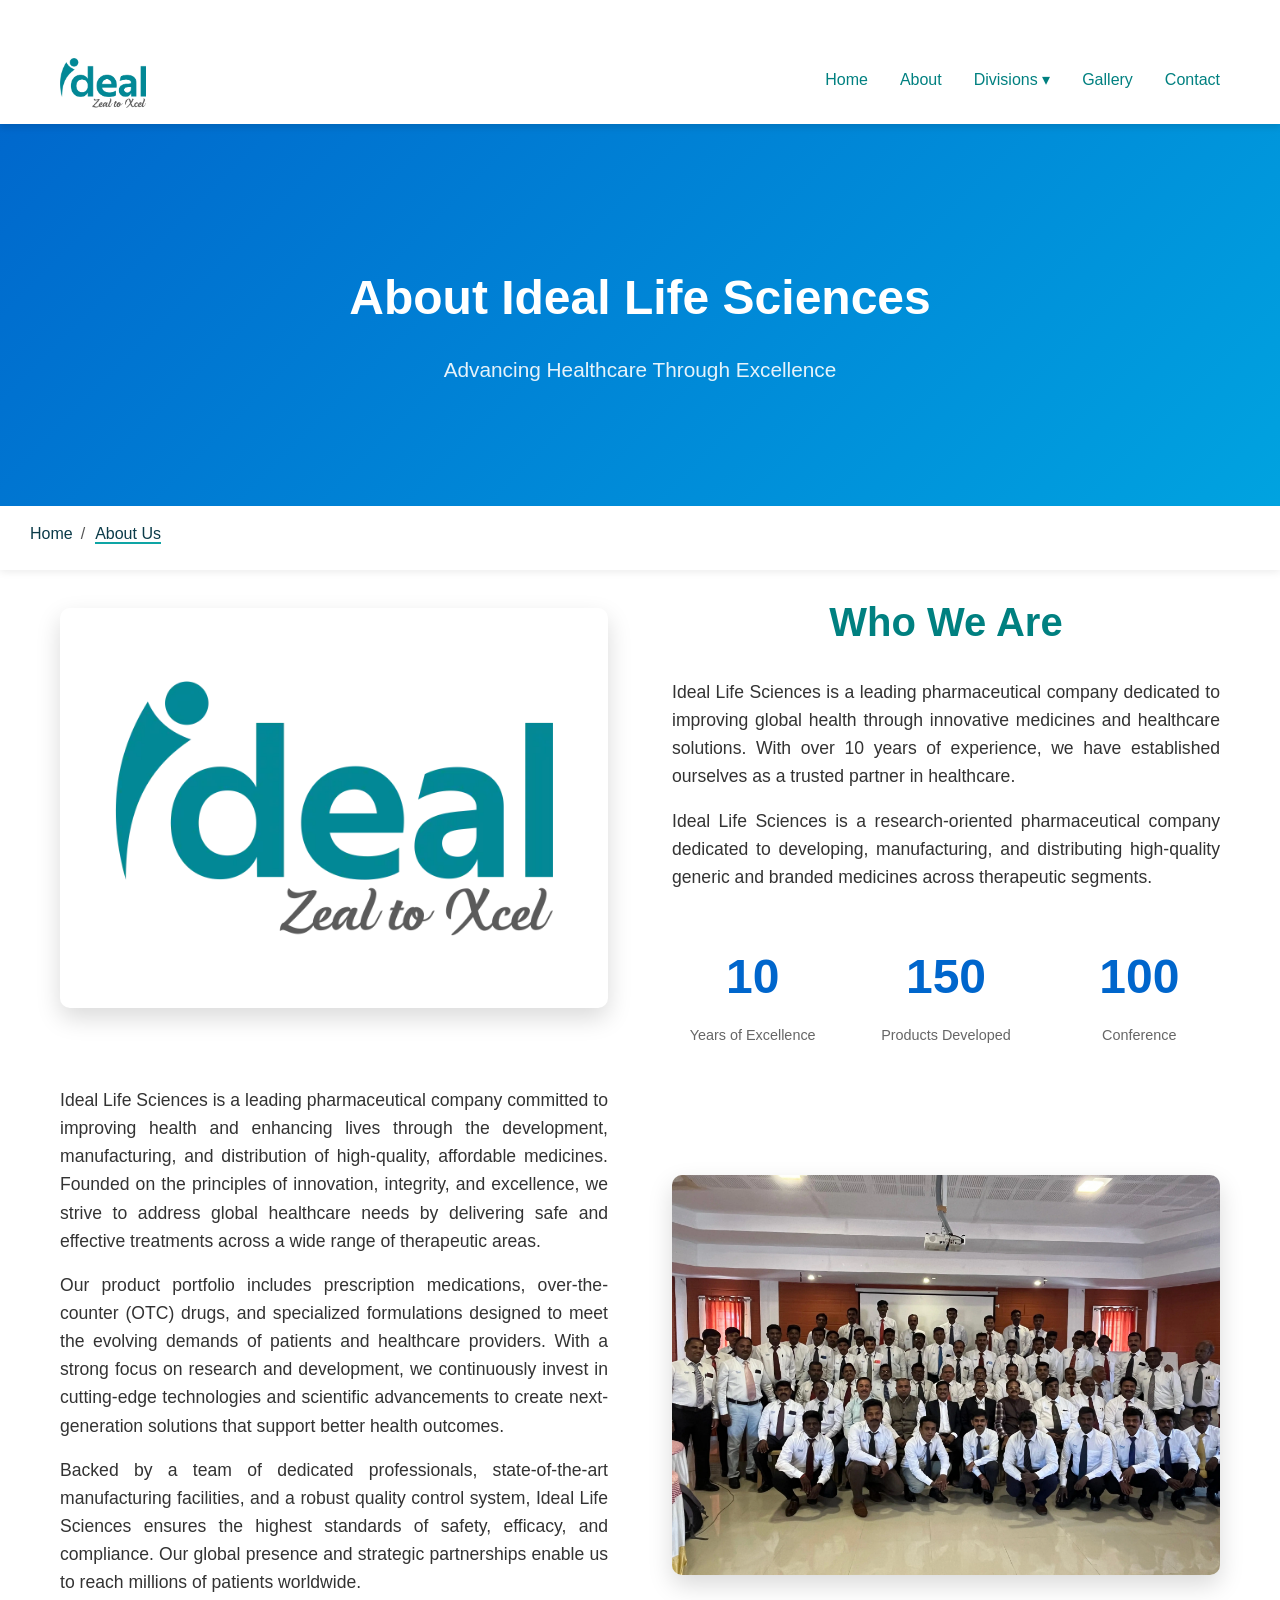
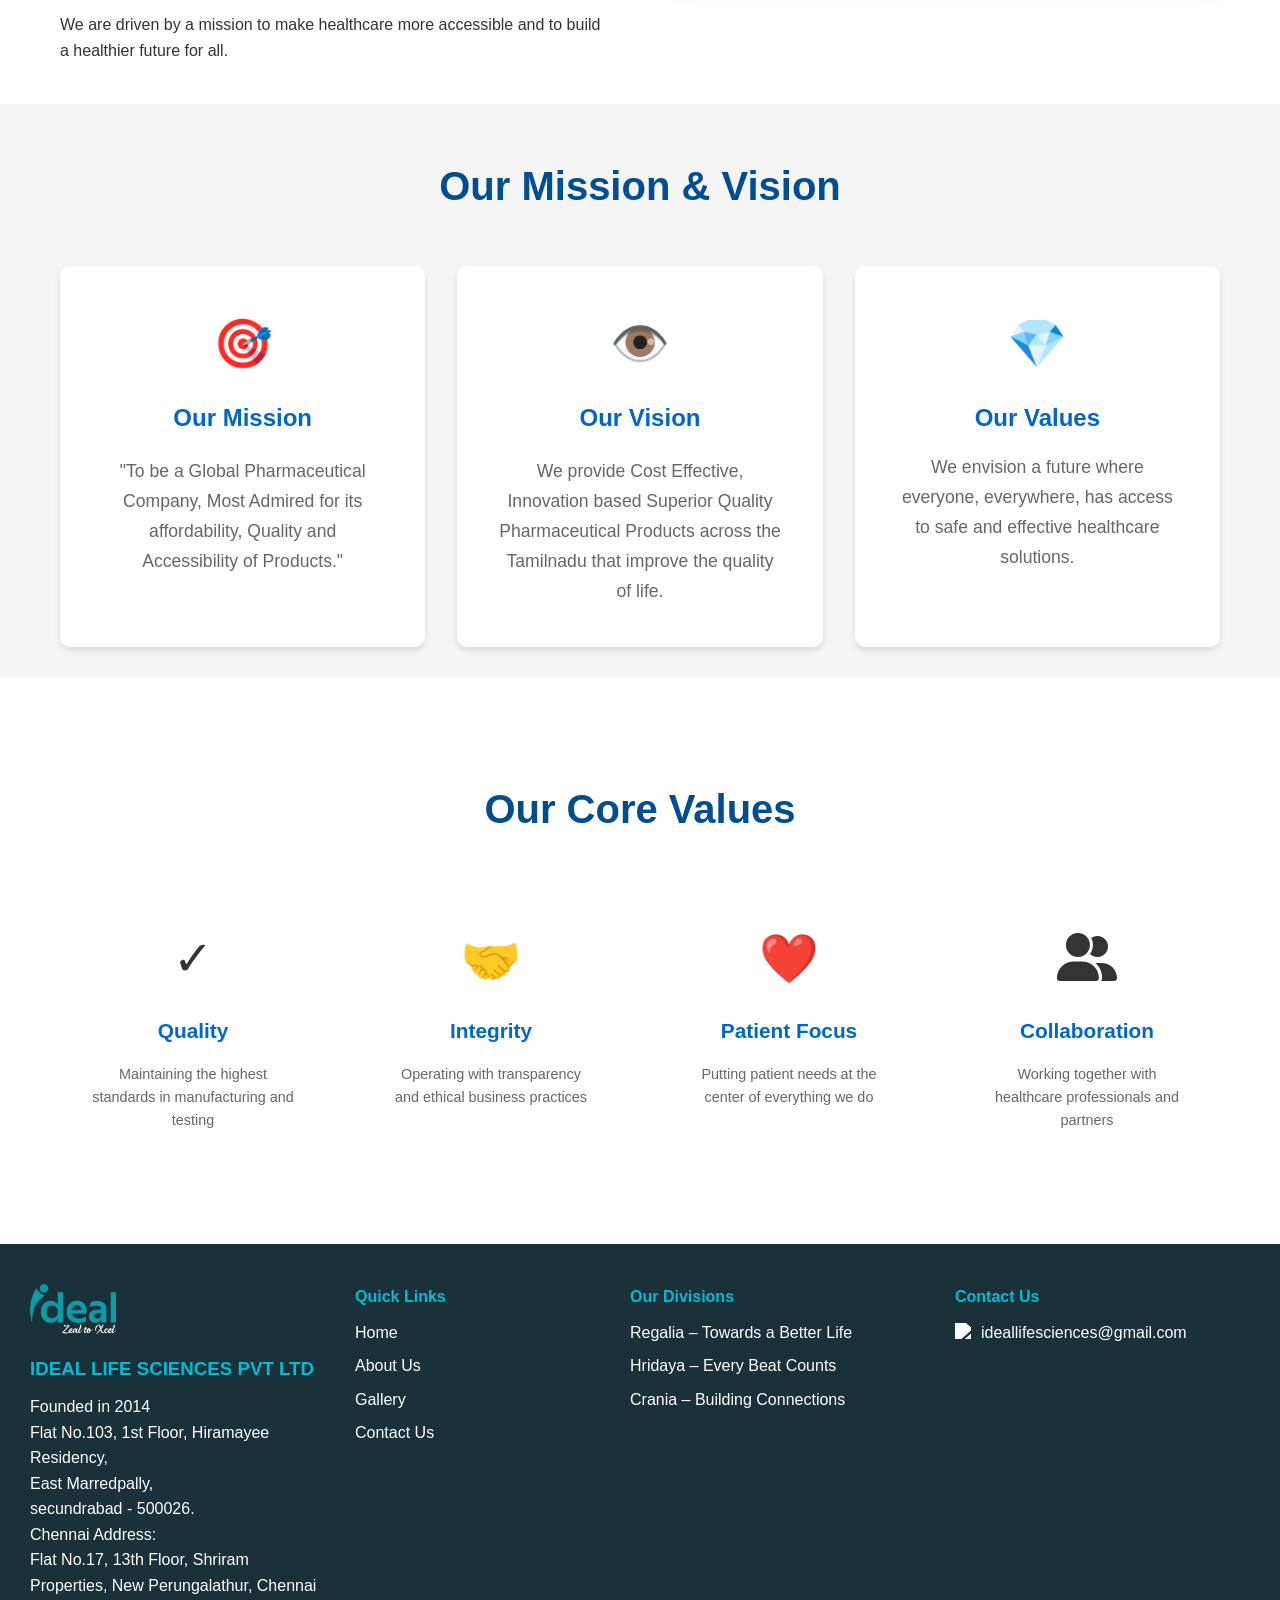
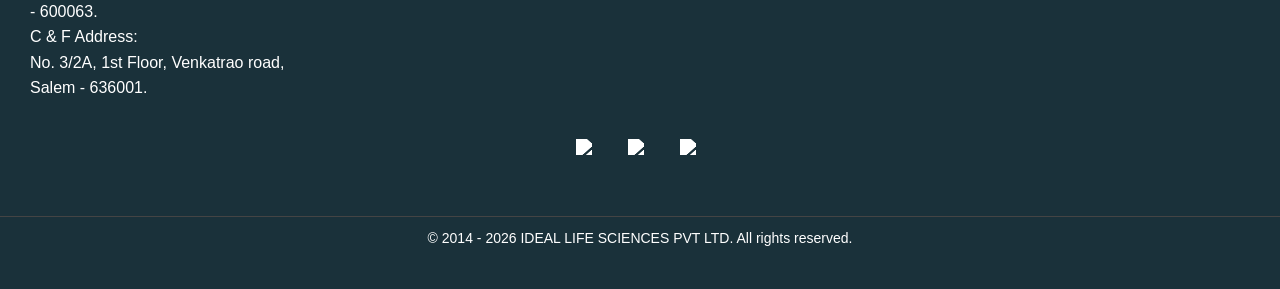
==== commit 5dea1b49: "Fixed header overlap issue in regalia page" ====
--- a/about.html
+++ b/about.html
@@ -62,7 +62,7 @@
 
         <nav class="navbar">
             <div class="container">
-                <div class="logo"><a href="index.html"></a><img src="./images/Ideal Logo 2024 (1).webp" alt=""></div>
+                <div class="logo"><a href="index.html"><img src="./images/Ideal Logo 2024 (1).webp" alt=""></a></div>
                 <button class="nav-toggle" id="navToggle">
                     <span></span>
                     <span></span>
--- a/style.css
+++ b/style.css
@@ -1319,11 +1319,13 @@
     color: #555;
   }
   @media (max-width: 768px) {
-      
+       body{
+    margin-top: 120px;
+  } 
     .hero{
       padding: 140px 0 100px;
     }
-      /* .hero-content h1 {
+      .hero-content h1 {
           font-size: 2rem;
       }
 
@@ -1333,7 +1335,7 @@
 
       .about-grid {
           grid-template-columns: 1fr;
-      } */
+      }
 
   }
 
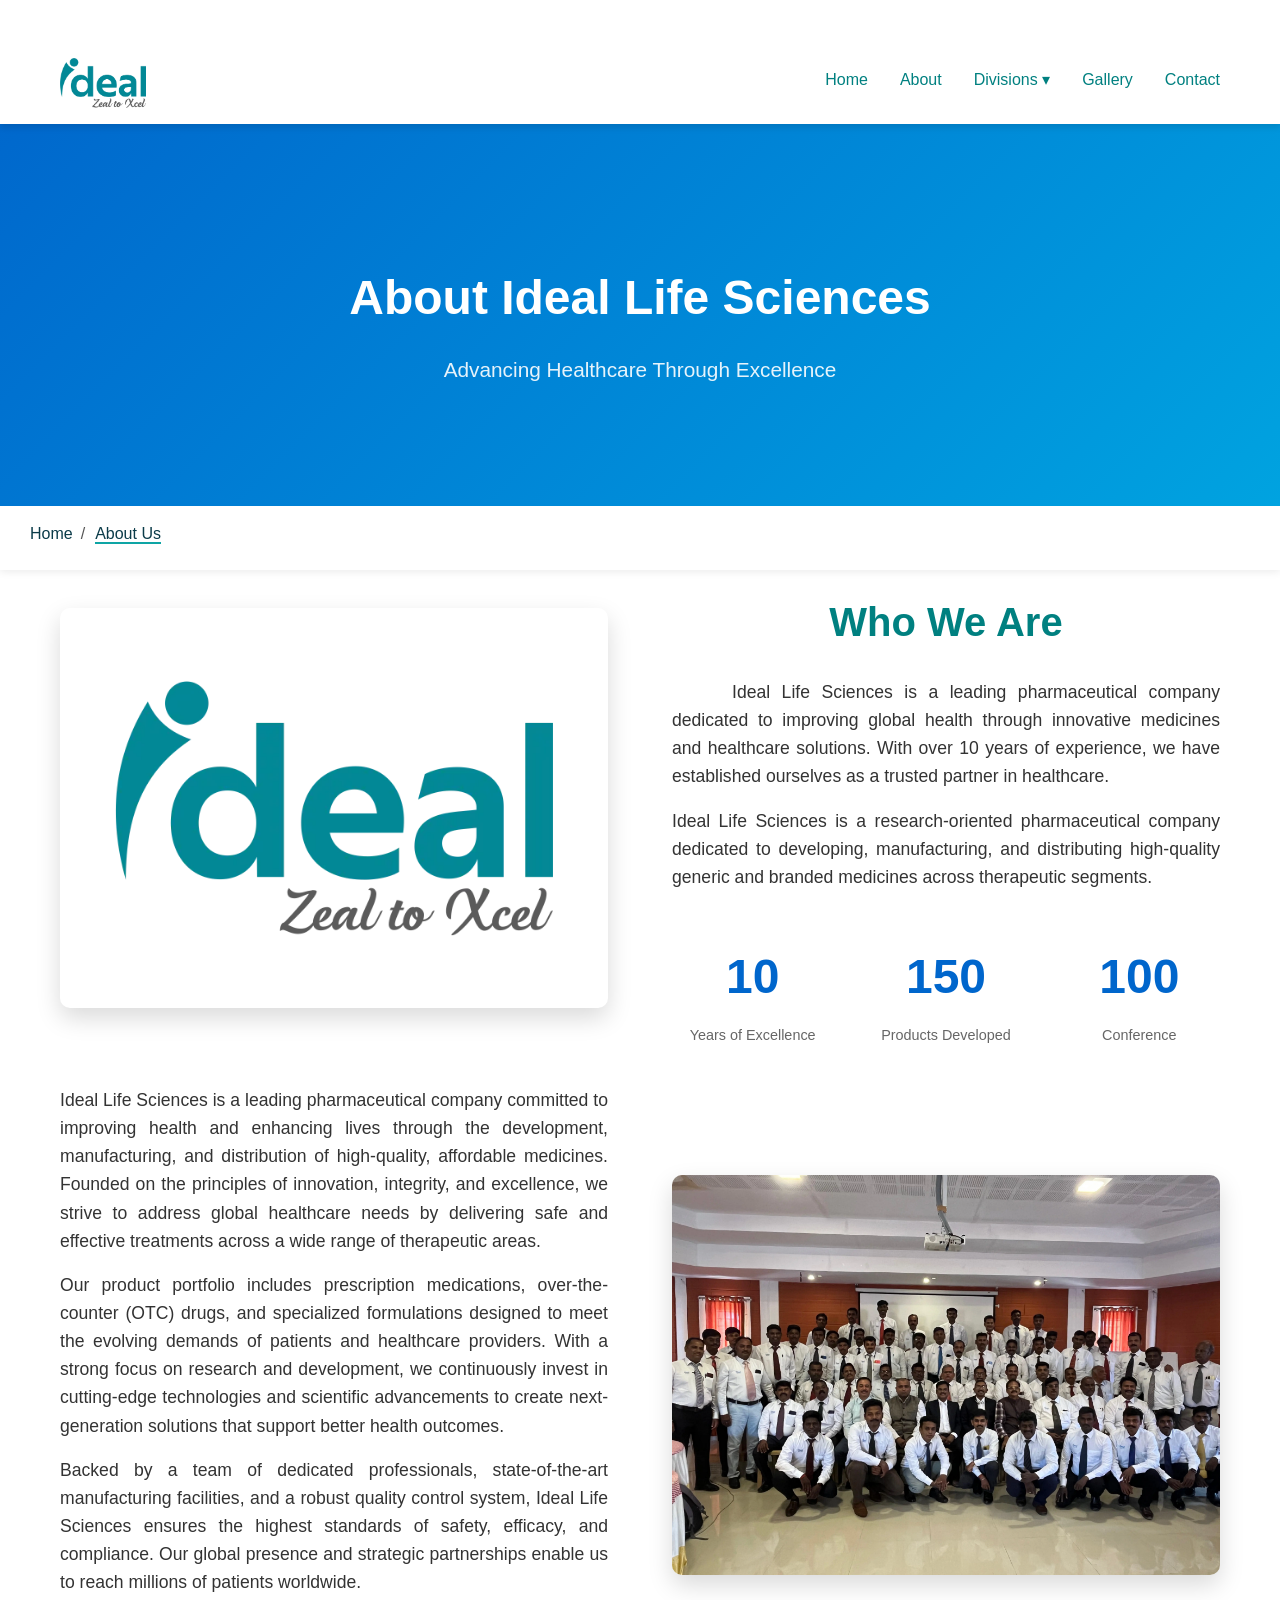
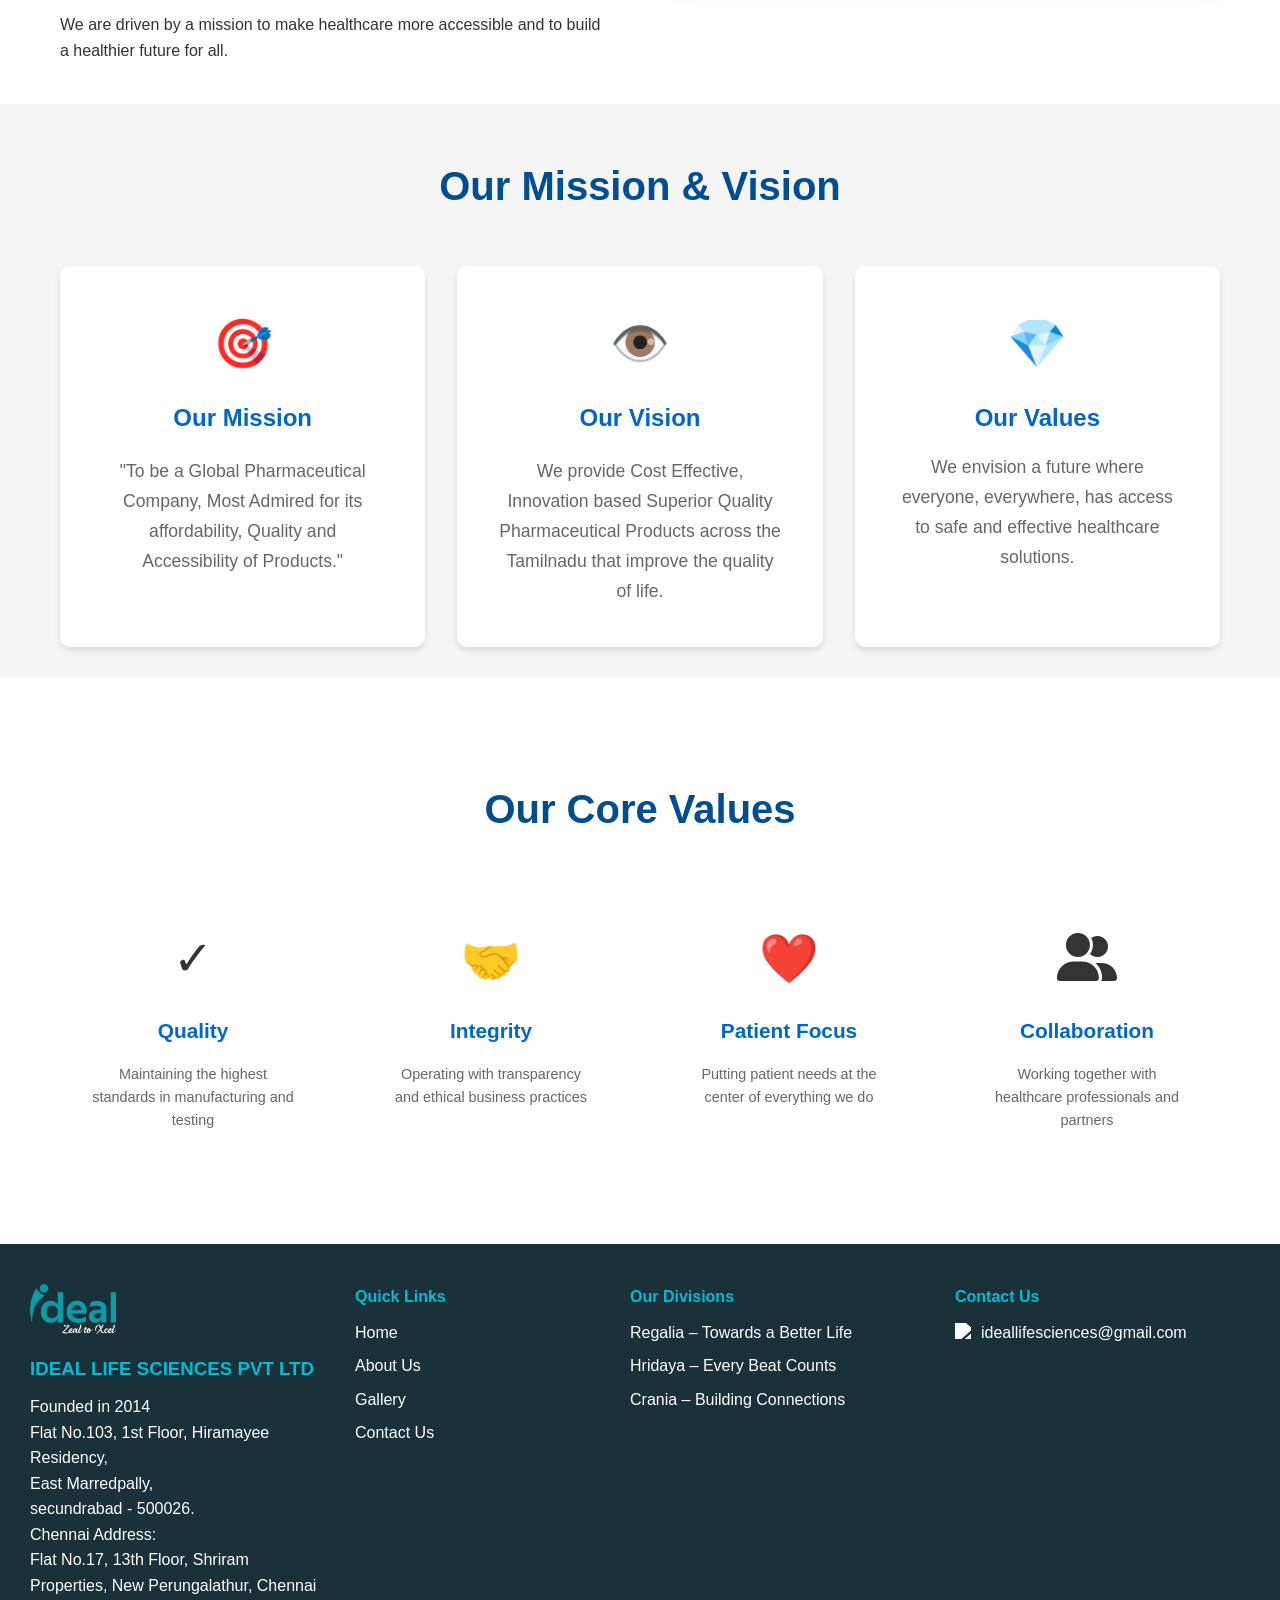
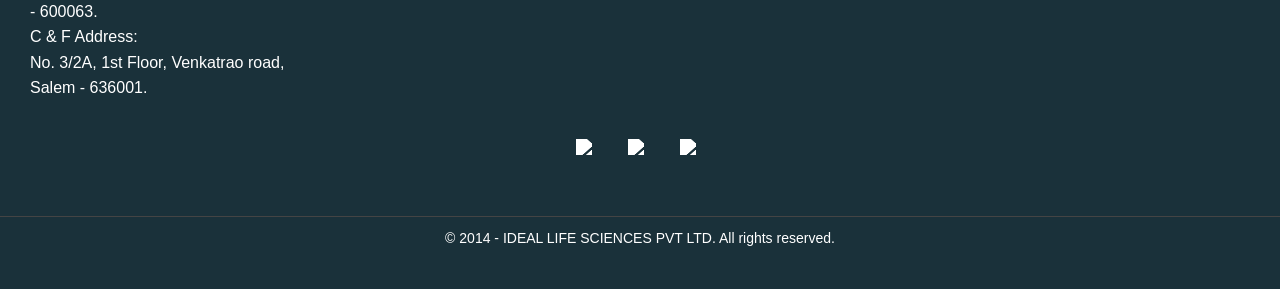
==== commit 867a28d0: "Updated" ====
--- a/about.html
+++ b/about.html
@@ -3,8 +3,15 @@
 <head>
     <meta charset="UTF-8">
     <meta name="viewport" content="width=device-width, initial-scale=1.0">
-    <title>ideallifesciences</title>
-    
+    <meta name="keywords" content="IDEAL LIFE SCIENCES, Pharmaceutical Company in Chennai, General Medicines, Cardiodiabetic Division, Neuro Psychiatric Division">
+    <meta name="description" content="Learn about IDEAL LIFE SCIENCES PVT LTD, a leading pharmaceutical company in Chennai. Discover our mission, vision, and commitment to improving global health through innovative medicines and healthcare solutions.">
+    <title>About Us | IDEAL LIFE SCIENCES PVT LTD | Pharmaceutical Company in Chennai</title>   
+    <!-- Open Graph Tags -->
+    <meta property="og:title" content="About IDEAL LIFE SCIENCES PVT LTD">
+    <meta property="og:description" content="Learn about IDEAL LIFE SCIENCES PVT LTD, a leading pharmaceutical company in Chennai dedicated to innovation and quality healthcare.">
+    <meta property="og:image" content="https://yourdomain.com/images/Ideal Logo 2024 (1).webp">
+    <meta property="og:url" content="https://yourdomain.com/about.html">
+    <meta property="og:type" content="website">
     <!-- Preconnect to external domains for faster loading -->
     <link rel="preconnect" href="https://cdnjs.cloudflare.com">
     <link rel="preconnect" href="https://fonts.googleapis.com">
@@ -80,7 +87,7 @@
                         <li><a href="crania.html">Crania</a></li>
                     </ul>
                 </li>
-                    <li><a href="Gallery.html">Gallery</a></li>
+                    <li><a href="index.html">Gallery</a></li>
                     <li><a href="contact.html">Contact</a></li>
                 </ul>
             </div>
@@ -127,7 +134,7 @@
                 </div>
                 <div class="about-text">
                     <h2>Who We Are</h2>
-                    <p class="ideal">Ideal Life Sciences is a leading pharmaceutical company dedicated to improving global health through innovative medicines and healthcare solutions. With over 10 years of experience, we have established ourselves as a trusted partner in healthcare.</p>
+                    <p class="ideal-fl">Ideal Life Sciences is a leading pharmaceutical company dedicated to improving global health through innovative medicines and healthcare solutions. With over 10 years of experience, we have established ourselves as a trusted partner in healthcare.</p>
                     <p class="ideal">
                       Ideal Life Sciences is a research-oriented pharmaceutical company dedicated to developing, manufacturing, 
                       and distributing high-quality generic and branded medicines across therapeutic segments.
--- a/style.css
+++ b/style.css
@@ -365,7 +365,7 @@
  /* linear-gradient(135deg, rgba(0, 178, 169, 0.9) 0%, rgba(0, 128, 128, 0.9) 100%), */
   .slide-4 {
       background:
-                  url('./images/carousel section/hridaya\ final\ pb.webp');
+                  url('./images/carousel section/hridaya final pb.webp');
                    background-size: cover;
       background-position: center;
   }
@@ -547,12 +547,24 @@
 
         background:
         /* linear-gradient(135deg, rgba(0, 158, 158, 0.9) 0%, rgba(0, 110, 110, 0.9) 100%), */
-        url('./images/carousel section/Regalia_Slide_hs.webp');
+        url('./images/carousel section/Regalia_ms1.webp');
         background-size: cover;
         background-position: center;
   }
-    .slide-1 .slide-content {
+     .slide-1 .slide-content {
     color: teal;
+  }
+     .slide-4{
+
+        background:
+        /* linear-gradient(135deg, rgba(0, 158, 158, 0.9) 0%, rgba(0, 110, 110, 0.9) 100%), */
+        url('./images/carousel section/hridaya_ms4.webp');
+        background-size: cover;
+        background-position: center;
+  }
+ 
+  .slide-4 .slide-content{
+    color: #FF2E2E;
   }
       .arrow {
           width: 45px;
@@ -569,15 +581,21 @@
       }
   }
 
+  .carousel,
+.division-container,
+.news-cards {
+  transform: translateZ(0);
+}
   /* END OF NEW CAROUSEL STYLES */
 
 
   /* Mobile header offset */
-  @media (max-width: 768px) {
+  /* @media (max-width: 768px) {
     section:first-of-type {
-      margin-top: 0; /* Carousel already has margin-top */
-    }
-  }
+      /* margin-top: 0; */
+       /* Carousel already has margin-top */
+    /* }
+  } */ 
 
 
   /* ============================
@@ -684,8 +702,14 @@
         margin-bottom: 16px;
       font-size: 1.1rem;
       text-align: justify;
-  }
-
+    }
+    
+    .ideal-fl{
+      text-indent: 60px;
+        margin-bottom: 16px;
+          font-size: 1.1rem;
+          text-align: justify;
+   }
   /* About us section */
     .aboutus{
       text-align: left;
@@ -789,9 +813,12 @@
       .division-card img {
         width: 100%;
         height: 180px;
-        object-fit: cover;
+        /* object-fit: cover; */
         border-radius: 10px;
         margin-bottom: 15px;
+          width: 100%;
+  aspect-ratio: 1 / 1;   /* Prevents jumping */
+  object-fit: contain;
       }
 
       .division-card h3 {
@@ -1085,11 +1112,11 @@
 
   .news-section {
         position: relative;
-        padding: 40px 20px;
+        padding: 80px 20px;
         text-align: center;
         background: url('./images/N&U.webp') center/cover no-repeat;
         color: white; /* text color for contrast */
-        height: 550px;
+        /* height: 550px; */
       }
 
       /* Overlay */
@@ -1133,11 +1160,12 @@
         transform: translateY(-5px);
       }
 
-      .news-card img {
-        width: 100%;
-        /* height: 200px; */
-        object-fit: cover;
-      }
+    .news-card img {
+      width: 100%;
+      height: 200px;       /* fixed height */
+      object-fit: cover;   /* prevents distortion */
+      display: block;
+    }
 
       .news-card h3 {
         font-size: 1.2rem;
@@ -1319,9 +1347,7 @@
     color: #555;
   }
   @media (max-width: 768px) {
-       body{
-    margin-top: 120px;
-  } 
+
     .hero{
       padding: 140px 0 100px;
     }
